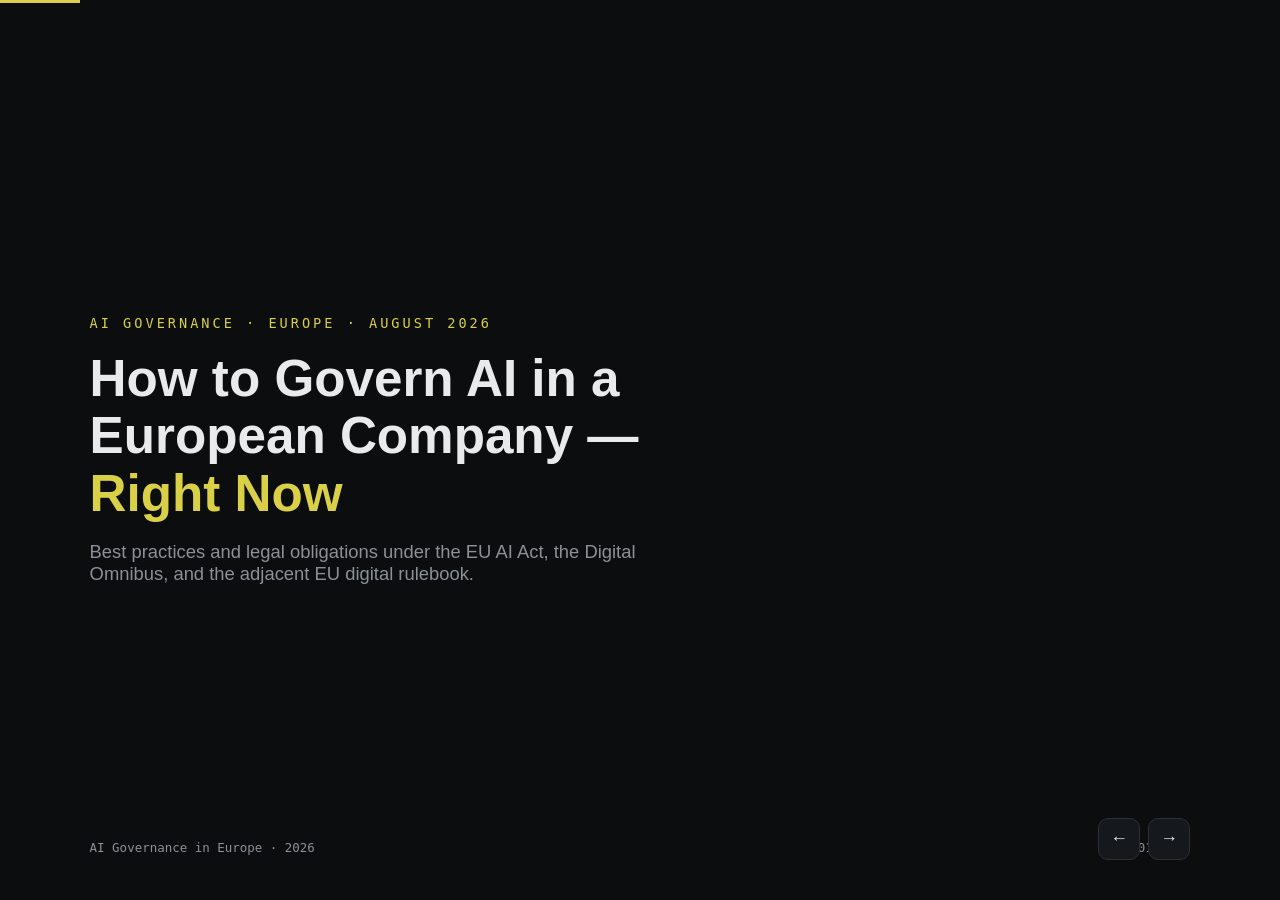
==== ai-governance-europe-deck.html @ 0ebdb9a2 "Add files via upload" ====
<!DOCTYPE html>
<html lang="en">
<head>
<meta charset="utf-8">
<meta name="viewport" content="width=device-width, initial-scale=1">
<title>AI Governance in Europe — 2026</title>
<style>
  :root{
    --bg:#0b0d0f;
    --panel:#15181c;
    --border:#2c3138;
    --fg:#e8eaec;
    --muted:#8b9196;
    --accent:#d9d047;
    --accent2:#5db8a8;
    --red:#d97862;
    --mono:ui-monospace,SFMono-Regular,Menlo,Consolas,monospace;
    --sans:-apple-system,BlinkMacSystemFont,"Segoe UI",Helvetica,Arial,sans-serif;
  }
  *{box-sizing:border-box;margin:0;padding:0}
  html,body{height:100%;background:var(--bg);color:var(--fg);font-family:var(--sans);overflow:hidden}
  .slide{
    position:absolute;inset:0;display:none;flex-direction:column;
    padding:6vh 7vw;justify-content:center;
  }
  .slide.active{display:flex;animation:fadein .35s ease}
  @keyframes fadein{from{opacity:0;transform:translateX(14px)}to{opacity:1;transform:none}}
  .kicker{font-family:var(--mono);font-size:.85rem;letter-spacing:.22em;text-transform:uppercase;color:var(--accent);margin-bottom:1.2rem}
  h1{font-size:3.2rem;line-height:1.12;font-weight:700;max-width:22ch}
  h2{font-size:2.2rem;line-height:1.15;font-weight:700;margin-bottom:2rem;max-width:26ch}
  h3{font-size:1.05rem;font-weight:600;margin-bottom:.4rem}
  .sub{color:var(--muted);font-size:1.15rem;margin-top:1.2rem;max-width:60ch}
  .foot{position:absolute;bottom:5vh;left:7vw;right:7vw;display:flex;justify-content:space-between;font-family:var(--mono);font-size:.78rem;color:var(--muted)}
  .grid{display:grid;gap:1rem}
  .g2{grid-template-columns:1fr 1fr}
  .g3{grid-template-columns:1fr 1fr 1fr}
  .card{background:var(--panel);border:1px solid var(--border);border-radius:12px;padding:1.3rem 1.4rem}
  .card p{color:var(--muted);font-size:.95rem;line-height:1.5}
  .card .big{font-size:1.9rem;font-weight:700;color:var(--accent);font-family:var(--mono);margin-bottom:.3rem}
  .tag{display:inline-block;font-family:var(--mono);font-size:.72rem;letter-spacing:.12em;padding:.2rem .55rem;border:1px solid var(--border);border-radius:999px;color:var(--muted);margin-bottom:.7rem}
  .tag.hot{border-color:var(--accent);color:var(--accent)}
  .tag.warn{border-color:var(--red);color:var(--red)}
  .tag.ok{border-color:var(--accent2);color:var(--accent2)}
  ul.clean{list-style:none}
  ul.clean li{padding:.55rem 0 .55rem 1.6rem;position:relative;color:var(--fg);font-size:1.05rem;line-height:1.5;border-bottom:1px solid var(--border)}
  ul.clean li:last-child{border-bottom:none}
  ul.clean li::before{content:"→";position:absolute;left:0;color:var(--accent);font-family:var(--mono)}
  ul.clean li b{color:var(--fg)}
  ul.clean li span{color:var(--muted)}
  .timeline{display:flex;flex-direction:column;gap:0}
  .trow{display:grid;grid-template-columns:190px 1fr;gap:1.4rem;padding:.85rem 0;border-bottom:1px solid var(--border);align-items:baseline}
  .trow:last-child{border-bottom:none}
  .tdate{font-family:var(--mono);font-size:.95rem;color:var(--accent)}
  .tdate.done{color:var(--muted)}
  .tdate.now{color:var(--red)}
  .trow p{color:var(--muted);font-size:.98rem;line-height:1.45}
  .trow p b{color:var(--fg)}
  .quote{font-size:1.7rem;line-height:1.45;font-weight:500;max-width:34ch;border-left:3px solid var(--accent);padding-left:1.6rem}
  .quote .by{display:block;margin-top:1.4rem;font-size:.95rem;font-family:var(--mono);color:var(--muted)}
  .divnum{font-family:var(--mono);font-size:6rem;color:var(--accent);opacity:.35;line-height:1}
  table{width:100%;border-collapse:collapse;font-size:.95rem}
  th{font-family:var(--mono);font-size:.72rem;letter-spacing:.14em;text-transform:uppercase;color:var(--muted);text-align:left;padding:.6rem .8rem;border-bottom:1px solid var(--border)}
  td{padding:.7rem .8rem;border-bottom:1px solid var(--border);color:var(--muted);line-height:1.4;vertical-align:top}
  td:first-child{color:var(--fg);font-weight:600;white-space:nowrap}
  td b{color:var(--accent)}
  .nav{position:fixed;bottom:4.5vh;right:7vw;display:flex;gap:.5rem;z-index:10}
  .nav button{background:var(--panel);border:1px solid var(--border);color:var(--fg);width:42px;height:42px;border-radius:10px;font-size:1.1rem;cursor:pointer}
  .nav button:hover{border-color:var(--accent)}
  .bar{position:fixed;top:0;left:0;height:3px;background:var(--accent);transition:width .3s;z-index:20}
  .small{font-size:.85rem;color:var(--muted);margin-top:1.4rem;line-height:1.5}
  .small a{color:var(--accent2);text-decoration:none}
  .cols{display:grid;grid-template-columns:1fr 1.4fr;gap:3.5rem;align-items:center}
  .hl{color:var(--accent)}
  .num{font-family:var(--mono);color:var(--accent);margin-right:.6rem}
  @media (max-width:900px){
    h1{font-size:2.2rem}h2{font-size:1.6rem}
    .g2,.g3,.cols{grid-template-columns:1fr}
    .slide{padding:5vh 6vw;overflow-y:auto;justify-content:flex-start}
    .trow{grid-template-columns:120px 1fr}
  }
</style>
</head>
<body>

<div class="bar" id="bar"></div>

<!-- 1 · Title -->
<section class="slide active">
  <div class="kicker">AI Governance · Europe · August 2026</div>
  <h1>How to Govern AI in a European Company — <span class="hl">Right Now</span></h1>
  <p class="sub">Best practices and legal obligations under the EU AI Act, the Digital Omnibus, and the adjacent EU digital rulebook.</p>
</section>

<!-- 2 · Why now -->
<section class="slide">
  <div class="kicker">01 · Why now</div>
  <h2>August 2026 is not a drill</h2>
  <div class="grid g3">
    <div class="card"><span class="tag warn">Live</span><div class="big">2 Aug 2026</div><p>The AI Act's general applicability date. Article 50 transparency duties apply, and the Commission's enforcement powers over general-purpose AI (GPAI) providers activate.</p></div>
    <div class="card"><span class="tag warn">Fines</span><div class="big">€35M / 7%</div><p>Maximum penalty for prohibited AI practices — banned since Feb 2025. Other violations: up to €15M or 3% of global turnover.</p></div>
    <div class="card"><span class="tag ok">Relief</span><div class="big">Dec 2027</div><p>The Digital Omnibus deferred most high-risk obligations from Aug 2026 to 2 Dec 2027 (Annex III) and 2 Aug 2028 (Annex I products). Breathing room — not a pardon.</p></div>
  </div>
  <p class="sub">Everything else — GDPR, DORA, NIS2, the Data Act — still applies to your AI systems on top.</p>
</section>

<!-- 3 · Timeline -->
<section class="slide">
  <div class="kicker">01 · The legal landscape</div>
  <h2>EU AI Act — where we are on the timeline</h2>
  <div class="timeline">
    <div class="trow"><span class="tdate done">1 Aug 2024</span><p><b>Entry into force.</b> The clock starts.</p></div>
    <div class="trow"><span class="tdate done">2 Feb 2025</span><p><b>Prohibitions + AI literacy (Art. 4).</b> Social scoring, manipulative AI, most real-time biometric ID banned. Staff must be adequately AI-literate.</p></div>
    <div class="trow"><span class="tdate done">2 Aug 2025</span><p><b>GPAI obligations + governance.</b> Model providers owe documentation, copyright policy, training-data summaries. National authorities designated.</p></div>
    <div class="trow"><span class="tdate now">2 Aug 2026</span><p><b>General applicability.</b> Transparency (Art. 50): disclose chatbots, label AI-generated content and deepfakes. GPAI enforcement powers and fines go live.</p></div>
    <div class="trow"><span class="tdate">2 Dec 2027</span><p><b>High-risk, Annex III</b> (HR, credit, education, critical infrastructure…) — deferred by the Digital Omnibus from Aug 2026.</p></div>
    <div class="trow"><span class="tdate">2 Aug 2028</span><p><b>High-risk, Annex I</b> — AI embedded in regulated products (medical devices, machinery, vehicles).</p></div>
  </div>
</section>

<!-- 4 · Risk tiers -->
<section class="slide">
  <div class="kicker">01 · The legal landscape</div>
  <h2>One law, four risk tiers — know where each system sits</h2>
  <table>
    <tr><th>Tier</th><th>Examples</th><th>What the law demands</th></tr>
    <tr><td>Prohibited</td><td>Social scoring, emotion recognition at work/school, manipulative techniques</td><td><b>Banned since Feb 2025.</b> €35M / 7% turnover exposure.</td></tr>
    <tr><td>High-risk</td><td>CV screening, credit scoring, exam grading, safety components</td><td>Risk management, data governance, logging, human oversight, conformity assessment — <b>by Dec 2027 / Aug 2028</b>.</td></tr>
    <tr><td>Limited risk</td><td>Chatbots, generated images/audio, deepfakes</td><td>Transparency: tell people it's AI, mark synthetic content — <b>live now</b>.</td></tr>
    <tr><td>Minimal risk</td><td>Spam filters, recommender internals, coding assistants</td><td>No AI Act duties — but GDPR, IP and sector rules still apply.</td></tr>
  </table>
  <p class="small">Most companies are <b>deployers</b>, not providers — lighter duties, but fine-tuning or white-labelling a model can flip you into the provider role.</p>
</section>

<!-- 5 · Omnibus -->
<section class="slide">
  <div class="kicker">01 · The legal landscape</div>
  <h2>What the 2026 Digital Omnibus actually changed</h2>
  <ul class="clean">
    <li><b>High-risk deadlines deferred</b> — <span>Annex III to 2 Dec 2027; Annex I products to 2 Aug 2028. Approved by Parliament (16 June) and Council (29 June 2026).</span></li>
    <li><b>SME &amp; small mid-cap relief</b> — <span>simplified procedures and lower fines for companies under ~750 employees / €150M turnover.</span></li>
    <li><b>GDPR opening for bias testing</b> — <span>special-category data may be processed to detect and correct bias, under strict necessity, pseudonymisation and deletion safeguards.</span></li>
    <li><b>Simplification, not deregulation</b> — <span>prohibitions, transparency and GPAI enforcement were not delayed. Plan against the new dates; don't bet on further slippage.</span></li>
  </ul>
</section>

<!-- 6 · Adjacent laws -->
<section class="slide">
  <div class="kicker">01 · The legal landscape</div>
  <h2>The AI Act is one layer — the stack is bigger</h2>
  <div class="grid g2">
    <div class="card"><h3>GDPR</h3><p>Legal basis for training and inference data, DPIAs for high-risk processing, automated-decision rights (Art. 22). Your AI governance must be joined to your privacy programme, not parallel to it.</p></div>
    <div class="card"><h3>DORA &amp; NIS2</h3><p>Financial entities and essential services must fold AI vendors into ICT third-party risk management and incident reporting. An LLM API is a critical ICT service.</p></div>
    <div class="card"><h3>Data Act &amp; Data Governance Act</h3><p>Access, sharing and switching rules for the data that feeds your models.</p></div>
    <div class="card"><h3>Copyright &amp; DSA</h3><p>TDM opt-outs constrain training data; platforms face systemic-risk duties for AI-driven features.</p></div>
  </div>
</section>

<!-- 7 · Divider -->
<section class="slide">
  <div class="divnum">02</div>
  <h1>Best Practices</h1>
  <p class="sub">What good AI governance looks like operationally — regardless of where the deadlines land.</p>
</section>

<!-- 8 · Frameworks -->
<section class="slide">
  <div class="kicker">02 · Best practices</div>
  <h2>Don't invent a framework — compose one</h2>
  <table>
    <tr><th>Framework</th><th>Role</th><th>Nature</th></tr>
    <tr><td>EU AI Act</td><td>The legal floor for any EU market exposure</td><td>Binding law, financial penalties</td></tr>
    <tr><td>ISO/IEC 42001</td><td>Certifiable AI management system (AIMS) — proves governance to customers and auditors</td><td>Voluntary, certifiable</td></tr>
    <tr><td>NIST AI RMF</td><td>Operational risk vocabulary: Govern · Map · Measure · Manage</td><td>Voluntary guidance</td></tr>
    <tr><td>OECD principles</td><td>Ethical baseline referenced by regulators</td><td>Principles</td></tr>
  </table>
  <p class="small">The common 2026 pattern: one <b>cross-framework register</b> per AI system, mapping each control once to AI Act articles, ISO 42001 clauses and NIST functions — instead of three parallel compliance programmes.</p>
</section>

<!-- 9 · Operating model -->
<section class="slide">
  <div class="kicker">02 · Best practices</div>
  <h2>Operating model: central rules, federated ownership</h2>
  <div class="grid g3">
    <div class="card"><span class="tag hot">Decide</span><h3>AI Governance Board</h3><p>Cross-functional (legal, security, data, business, ethics). Owns policy, risk appetite and the exception process. Small, mandated, decision-only meetings.</p></div>
    <div class="card"><span class="tag hot">Enable</span><h3>Platform / CoE</h3><p>Turns policy into paved roads: approved model catalogue, templates pre-wired with logging, guardrails and cost controls. Supplies; doesn't gatekeep.</p></div>
    <div class="card"><span class="tag hot">Own</span><h3>Product teams</h3><p>Accountable for each use case: purpose, risk classification, budget, human oversight. Your system, your risk, your name in the register.</p></div>
  </div>
  <p class="sub">The anti-pattern: a central committee approving every use case. It becomes the bottleneck, and shadow AI routes around it.</p>
</section>

<!-- 10 · Inventory -->
<section class="slide">
  <div class="kicker">02 · Best practices</div>
  <h2>The AI register is the spine of everything</h2>
  <div class="cols">
    <div>
      <p class="quote">You cannot classify, monitor or defend a system you don't know you're running.</p>
    </div>
    <div>
      <ul class="clean">
        <li><b>Inventory every AI system</b> — <span>including SaaS embedded AI, browser copilots and that "experiment" finance runs on a personal API key.</span></li>
        <li><b>Record per system:</b> <span>purpose, owner, risk tier, legal basis, data used, model/provider, human-oversight design, budget.</span></li>
        <li><b>Gate at intake</b> — <span>no register entry, no deployment, no spend. Wire the register into procurement and the cloud vending process.</span></li>
        <li><b>Review on change</b> — <span>model swap, new data, new audience → re-classify.</span></li>
      </ul>
    </div>
  </div>
</section>

<!-- 11 · Lifecycle -->
<section class="slide">
  <div class="kicker">02 · Best practices</div>
  <h2>Shift governance left — into design, not after deployment</h2>
  <ul class="clean">
    <li><span class="num">01</span><b>Intake &amp; classification</b> — <span>risk-tier and DPIA screening at the idea stage, in the same form that requests budget.</span></li>
    <li><span class="num">02</span><b>Design controls</b> — <span>data governance, bias testing (now GDPR-permitted under safeguards), human-in-the-loop points, red-team plan.</span></li>
    <li><span class="num">03</span><b>Pre-launch gate</b> — <span>transparency notices, content labelling, logging switched on, fallback path defined.</span></li>
    <li><span class="num">04</span><b>Run</b> — <span>monitor drift, incidents, cost per outcome; feed serious incidents into your reporting duties.</span></li>
    <li><span class="num">05</span><b>Retire</b> — <span>decommission dates by default — especially sandboxes and agent experiments.</span></li>
  </ul>
</section>

<!-- 12 · Literacy -->
<section class="slide">
  <div class="kicker">02 · Best practices</div>
  <h2>AI literacy is a legal duty — and your cheapest control</h2>
  <div class="grid g2">
    <div class="card"><h3>What Article 4 requires</h3><p>Since Feb 2025, providers and deployers must ensure staff operating AI have a sufficient level of AI literacy — proportionate to context and the people affected.</p></div>
    <div class="card"><h3>What good looks like</h3><p>Role-based training: builders get evaluation and red-teaming; users get prompts, limits and escalation; leadership gets risk and accountability. Track completion — it's evidence.</p></div>
  </div>
  <p class="sub">Trained people are also the control that catches what tooling misses: hallucinated citations, leaked data in prompts, quiet scope creep from assistant to decision-maker.</p>
</section>

<!-- 13 · Divider -->
<section class="slide">
  <div class="divnum">03</div>
  <h1>The 90-Day Plan</h1>
  <p class="sub">A realistic sequence for a company starting (or restarting) today.</p>
</section>

<!-- 14 · Plan -->
<section class="slide">
  <div class="kicker">03 · The plan</div>
  <h2>First 90 days</h2>
  <div class="grid g3">
    <div class="card"><span class="tag">Days 1–30</span><h3>See</h3><p>Stand up the governance board. Build the AI register from cloud bills, SSO logs and a team survey. Screen for prohibited practices and unlabelled chatbots/content — those are live exposures.</p></div>
    <div class="card"><span class="tag">Days 31–60</span><h3>Sort</h3><p>Risk-classify everything found. Fix Article 50 transparency gaps. Map which systems will be high-risk in Dec 2027 and open a workplan per system. Launch role-based AI literacy training.</p></div>
    <div class="card"><span class="tag">Days 61–90</span><h3>Systematise</h3><p>Wire the register into intake and procurement. Publish the approved-model catalogue and paved-road templates. Choose the framework spine (ISO 42001 as target, NIST as method) and baseline against it.</p></div>
  </div>
  <p class="sub">Then: quarterly board reviews, an annual conformity dry-run for future high-risk systems, and continuous monitoring as business-as-usual.</p>
</section>

<!-- 15 · Takeaways -->
<section class="slide">
  <div class="kicker">04 · Takeaways</div>
  <h2>Five things to remember</h2>
  <ul class="clean">
    <li><span class="num">1</span><b>Transparency and GPAI enforcement are live now</b> — <span>the Omnibus delayed high-risk duties, nothing else.</span></li>
    <li><span class="num">2</span><b>Deadlines moved; the direction didn't</b> — <span>use Dec 2027 to build properly, not to wait.</span></li>
    <li><span class="num">3</span><b>The register is the spine</b> — <span>inventory first, everything else attaches to it.</span></li>
    <li><span class="num">4</span><b>Central rules, federated ownership</b> — <span>paved roads beat approval committees.</span></li>
    <li><span class="num">5</span><b>Compose frameworks</b> — <span>AI Act as floor, ISO 42001 as system, NIST as method — one control set, mapped three ways.</span></li>
  </ul>
</section>

<!-- 16 · Q&A -->
<section class="slide">
  <div class="divnum">05</div>
  <h1>Q&amp;A</h1>
  <p class="sub">Discussion.</p>
  <p class="small">Key sources: EU AI Act implementation timeline (artificialintelligenceact.eu · ai-act-service-desk.ec.europa.eu) · Digital Omnibus agreement, June 2026 (Gibson Dunn, Orrick, DLA Piper analyses) · ISO/IEC 42001 · NIST AI RMF. Prepared August 2026 — verify dates before relying on them; this deck is not legal advice.</p>
</section>

<div class="nav">
  <button id="prev" aria-label="Previous slide">←</button>
  <button id="next" aria-label="Next slide">→</button>
</div>
<div class="foot"><span>AI Governance in Europe · 2026</span><span id="counter"></span></div>

<script>
  const slides=[...document.querySelectorAll('.slide')];
  let i=0;
  const bar=document.getElementById('bar'),counter=document.getElementById('counter');
  function show(n){
    i=Math.max(0,Math.min(slides.length-1,n));
    slides.forEach((s,k)=>s.classList.toggle('active',k===i));
    bar.style.width=((i+1)/slides.length*100)+'%';
    counter.textContent=(i+1).toString().padStart(2,'0')+' / '+slides.length;
  }
  document.getElementById('next').onclick=()=>show(i+1);
  document.getElementById('prev').onclick=()=>show(i-1);
  addEventListener('keydown',e=>{
    if(['ArrowRight','PageDown',' '].includes(e.key))show(i+1);
    if(['ArrowLeft','PageUp'].includes(e.key))show(i-1);
    if(e.key==='Home')show(0);
    if(e.key==='End')show(slides.length-1);
  });
  let tx=0;
  addEventListener('touchstart',e=>tx=e.touches[0].clientX);
  addEventListener('touchend',e=>{const d=e.changedTouches[0].clientX-tx;if(d<-40)show(i+1);if(d>40)show(i-1);});
  show(0);
</script>
</body>
</html>
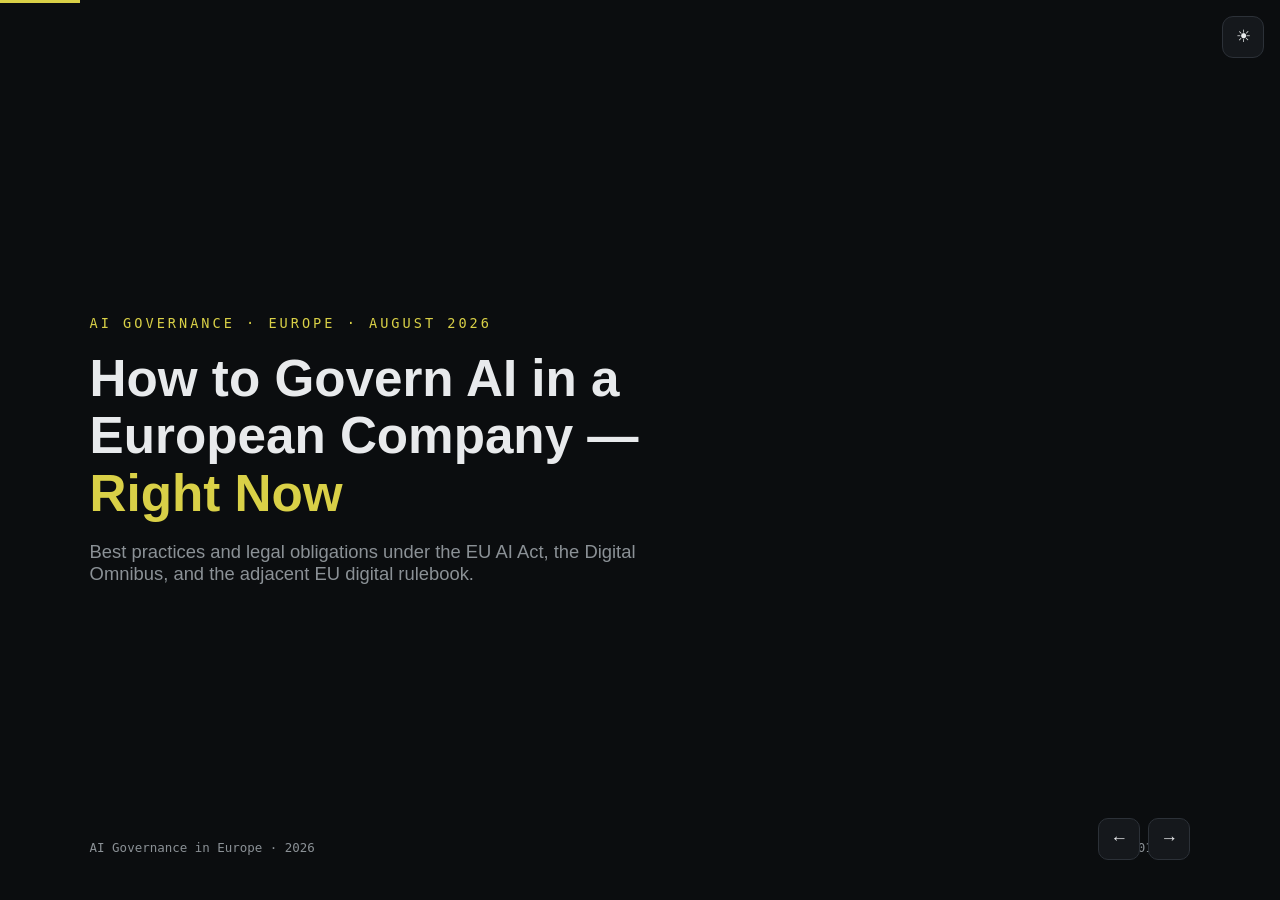
==== commit 9170513b: "Add files via upload" ====
--- a/ai-governance-europe-deck.html
+++ b/ai-governance-europe-deck.html
@@ -17,8 +17,23 @@
     --mono:ui-monospace,SFMono-Regular,Menlo,Consolas,monospace;
     --sans:-apple-system,BlinkMacSystemFont,"Segoe UI",Helvetica,Arial,sans-serif;
   }
+  :root[data-theme="light"]{
+    --bg:#faf9f5;
+    --panel:#ffffff;
+    --border:#d8d2c0;
+    --fg:#191919;
+    --muted:#7d7a70;
+    --accent:#9a8c14;
+    --accent2:#2f7d6e;
+    --red:#b5432a;
+  }
   *{box-sizing:border-box;margin:0;padding:0}
-  html,body{height:100%;background:var(--bg);color:var(--fg);font-family:var(--sans);overflow:hidden}
+  html,body{height:100%;background:var(--bg);color:var(--fg);font-family:var(--sans);overflow:hidden;
+            transition:background .2s,color .2s;-webkit-text-size-adjust:100%}
+  .theme-toggle{position:fixed;top:1rem;right:1rem;z-index:60;background:var(--panel);
+    border:1px solid var(--border);color:var(--fg);width:42px;height:42px;border-radius:11px;
+    cursor:pointer;font-size:1.05rem;display:flex;align-items:center;justify-content:center;line-height:1}
+  .theme-toggle:hover{border-color:var(--accent)}
   .slide{
     position:absolute;inset:0;display:none;flex-direction:column;
     padding:6vh 7vw;justify-content:center;
@@ -73,10 +88,29 @@
   .hl{color:var(--accent)}
   .num{font-family:var(--mono);color:var(--accent);margin-right:.6rem}
   @media (max-width:900px){
-    h1{font-size:2.2rem}h2{font-size:1.6rem}
+    h1{font-size:2.1rem}h2{font-size:1.5rem;margin-bottom:1.3rem}
     .g2,.g3,.cols{grid-template-columns:1fr}
-    .slide{padding:5vh 6vw;overflow-y:auto;justify-content:flex-start}
-    .trow{grid-template-columns:120px 1fr}
+    .cols{gap:1.6rem}
+    .slide{padding:4.6rem 6vw 8rem;overflow-y:auto;overscroll-behavior:contain;
+           justify-content:flex-start;-webkit-overflow-scrolling:touch}
+    .kicker{font-size:.72rem;letter-spacing:.16em}
+    .sub{font-size:1rem}
+    .quote{font-size:1.3rem}
+    ul.clean li{font-size:.96rem}
+    /* timeline rows stack */
+    .trow{grid-template-columns:1fr;gap:.25rem}
+    .tdate{font-size:.85rem}
+    /* tables reflow instead of squeezing */
+    table,tbody,tr,td{display:block;width:100%}
+    thead{display:none}
+    tr{border-bottom:1px solid var(--border);padding:.7rem 0}
+    tr:last-child{border-bottom:none}
+    td{border:none;padding:.15rem 0;font-size:.9rem}
+    td:first-child{white-space:normal;color:var(--accent);font-size:.72rem;letter-spacing:.14em;
+                   text-transform:uppercase;margin-bottom:.2rem}
+    td:nth-child(2){color:var(--fg);font-weight:600}
+    .nav{bottom:1.5rem;right:1.2rem}
+    .nav button{width:52px;height:52px;font-size:1.2rem}
   }
 </style>
 </head>
@@ -276,8 +310,26 @@
   <button id="next" aria-label="Next slide">→</button>
 </div>
 <div class="foot"><span>AI Governance in Europe · 2026</span><span id="counter"></span></div>
+<button class="theme-toggle" id="themeToggle" type="button" aria-label="Switch colour theme"></button>
 
 <script>
+  /* theme — dark by default, respects saved choice */
+  (function(){
+    var r=document.documentElement,k='theme',sv=null;
+    try{sv=localStorage.getItem(k)}catch(e){}
+    r.setAttribute('data-theme', sv || 'dark');
+    var b=document.getElementById('themeToggle');
+    function paint(){b.textContent=r.getAttribute('data-theme')==='dark'?'☀':'☾';}
+    paint();
+    b.addEventListener('click',function(){
+      var n=r.getAttribute('data-theme')==='dark'?'light':'dark';
+      r.setAttribute('data-theme',n);
+      try{localStorage.setItem(k,n)}catch(e){}
+      paint();
+    });
+  })();
+
+  /* navigation */
   const slides=[...document.querySelectorAll('.slide')];
   let i=0;
   const bar=document.getElementById('bar'),counter=document.getElementById('counter');
@@ -286,6 +338,7 @@
     slides.forEach((s,k)=>s.classList.toggle('active',k===i));
     bar.style.width=((i+1)/slides.length*100)+'%';
     counter.textContent=(i+1).toString().padStart(2,'0')+' / '+slides.length;
+    slides[i].scrollTop=0;
   }
   document.getElementById('next').onclick=()=>show(i+1);
   document.getElementById('prev').onclick=()=>show(i-1);
@@ -295,9 +348,14 @@
     if(e.key==='Home')show(0);
     if(e.key==='End')show(slides.length-1);
   });
-  let tx=0;
-  addEventListener('touchstart',e=>tx=e.touches[0].clientX);
-  addEventListener('touchend',e=>{const d=e.changedTouches[0].clientX-tx;if(d<-40)show(i+1);if(d>40)show(i-1);});
+  /* swipe: only when clearly horizontal, so vertical scrolling still works */
+  let tx=0,ty=0;
+  addEventListener('touchstart',e=>{tx=e.touches[0].clientX;ty=e.touches[0].clientY;},{passive:true});
+  addEventListener('touchend',e=>{
+    const dx=e.changedTouches[0].clientX-tx, dy=e.changedTouches[0].clientY-ty;
+    if(Math.abs(dx)<50||Math.abs(dx)<Math.abs(dy)*1.5)return;
+    show(dx<0?i+1:i-1);
+  },{passive:true});
   show(0);
 </script>
 </body>
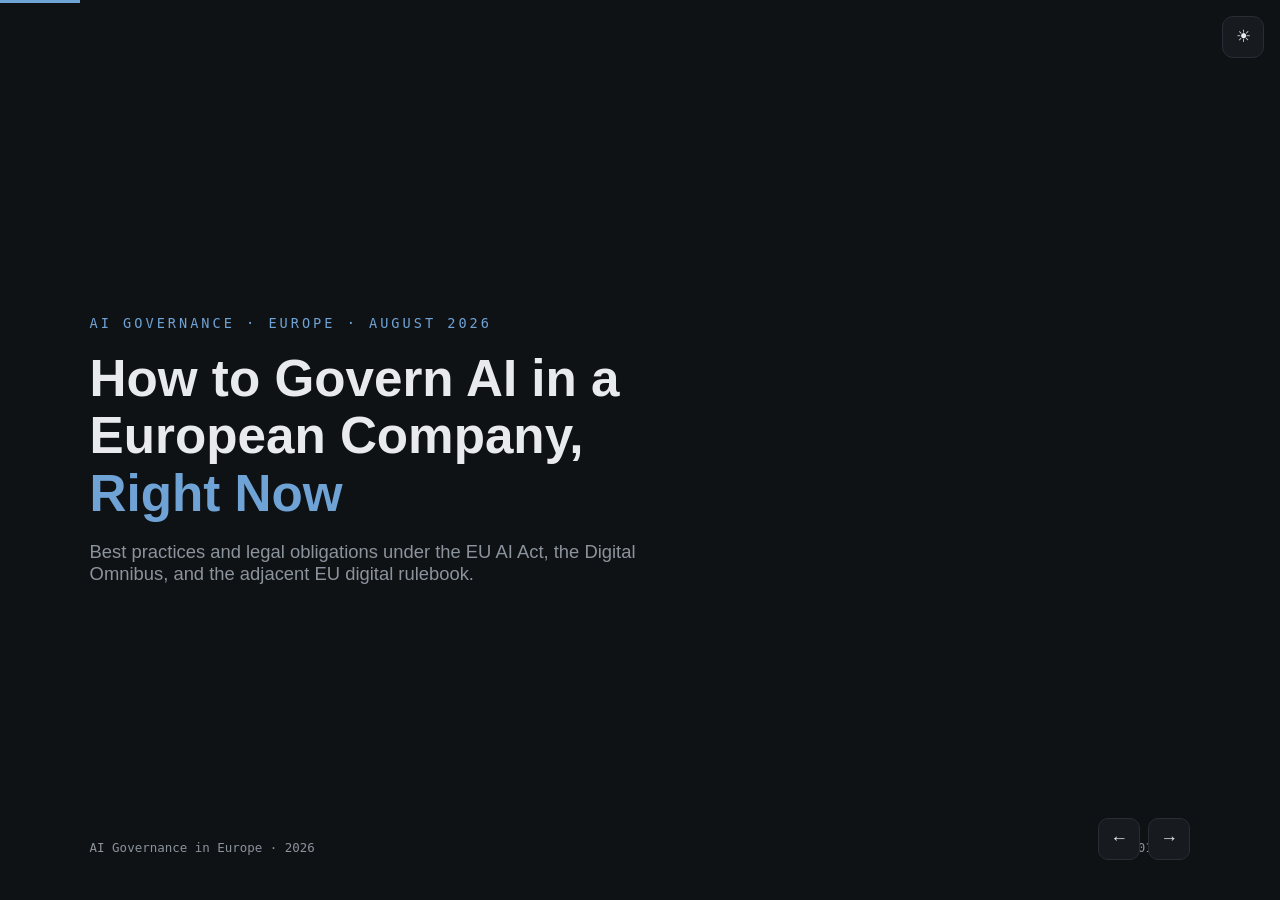
==== commit 803de45b: "Add files via upload" ====
--- a/ai-governance-europe-deck.html
+++ b/ai-governance-europe-deck.html
@@ -3,29 +3,29 @@
 <head>
 <meta charset="utf-8">
 <meta name="viewport" content="width=device-width, initial-scale=1">
-<title>AI Governance in Europe — 2026</title>
+<title>AI Governance in Europe · 2026</title>
 <style>
   :root{
-    --bg:#0b0d0f;
-    --panel:#15181c;
-    --border:#2c3138;
-    --fg:#e8eaec;
-    --muted:#8b9196;
-    --accent:#d9d047;
-    --accent2:#5db8a8;
-    --red:#d97862;
+    --bg:#0f1215;
+    --panel:#171b20;
+    --border:#282e35;
+    --fg:#e8eaed;
+    --muted:#8b939c;
+    --accent:#6fa3d6;
+    --accent2:#5fb3a3;
+    --red:#d9954a;
     --mono:ui-monospace,SFMono-Regular,Menlo,Consolas,monospace;
     --sans:-apple-system,BlinkMacSystemFont,"Segoe UI",Helvetica,Arial,sans-serif;
   }
   :root[data-theme="light"]{
-    --bg:#faf9f5;
+    --bg:#f6f7f9;
     --panel:#ffffff;
-    --border:#d8d2c0;
-    --fg:#191919;
-    --muted:#7d7a70;
-    --accent:#9a8c14;
+    --border:#d3d8de;
+    --fg:#14181d;
+    --muted:#767d86;
+    --accent:#2f5d8a;
     --accent2:#2f7d6e;
-    --red:#b5432a;
+    --red:#a86a1b;
   }
   *{box-sizing:border-box;margin:0;padding:0}
   html,body{height:100%;background:var(--bg);color:var(--fg);font-family:var(--sans);overflow:hidden;
@@ -121,7 +121,7 @@
 <!-- 1 · Title -->
 <section class="slide active">
   <div class="kicker">AI Governance · Europe · August 2026</div>
-  <h1>How to Govern AI in a European Company — <span class="hl">Right Now</span></h1>
+  <h1>How to Govern AI in a European Company, <span class="hl">Right Now</span></h1>
   <p class="sub">Best practices and legal obligations under the EU AI Act, the Digital Omnibus, and the adjacent EU digital rulebook.</p>
 </section>
 
@@ -131,38 +131,38 @@
   <h2>August 2026 is not a drill</h2>
   <div class="grid g3">
     <div class="card"><span class="tag warn">Live</span><div class="big">2 Aug 2026</div><p>The AI Act's general applicability date. Article 50 transparency duties apply, and the Commission's enforcement powers over general-purpose AI (GPAI) providers activate.</p></div>
-    <div class="card"><span class="tag warn">Fines</span><div class="big">€35M / 7%</div><p>Maximum penalty for prohibited AI practices — banned since Feb 2025. Other violations: up to €15M or 3% of global turnover.</p></div>
-    <div class="card"><span class="tag ok">Relief</span><div class="big">Dec 2027</div><p>The Digital Omnibus deferred most high-risk obligations from Aug 2026 to 2 Dec 2027 (Annex III) and 2 Aug 2028 (Annex I products). Breathing room — not a pardon.</p></div>
-  </div>
-  <p class="sub">Everything else — GDPR, DORA, NIS2, the Data Act — still applies to your AI systems on top.</p>
+    <div class="card"><span class="tag warn">Fines</span><div class="big">€35M / 7%</div><p>Maximum penalty for prohibited AI practices, banned since Feb 2025. Other violations: up to €15M or 3% of global turnover.</p></div>
+    <div class="card"><span class="tag ok">Relief</span><div class="big">Dec 2027</div><p>The Digital Omnibus deferred most high-risk obligations from Aug 2026 to 2 Dec 2027 (Annex III) and 2 Aug 2028 (Annex I products). Breathing room, not a pardon.</p></div>
+  </div>
+  <p class="sub">Everything else (GDPR, DORA, NIS2, the Data Act) still applies to your AI systems on top.</p>
 </section>
 
 <!-- 3 · Timeline -->
 <section class="slide">
   <div class="kicker">01 · The legal landscape</div>
-  <h2>EU AI Act — where we are on the timeline</h2>
+  <h2>EU AI Act: where we are on the timeline</h2>
   <div class="timeline">
     <div class="trow"><span class="tdate done">1 Aug 2024</span><p><b>Entry into force.</b> The clock starts.</p></div>
     <div class="trow"><span class="tdate done">2 Feb 2025</span><p><b>Prohibitions + AI literacy (Art. 4).</b> Social scoring, manipulative AI, most real-time biometric ID banned. Staff must be adequately AI-literate.</p></div>
     <div class="trow"><span class="tdate done">2 Aug 2025</span><p><b>GPAI obligations + governance.</b> Model providers owe documentation, copyright policy, training-data summaries. National authorities designated.</p></div>
     <div class="trow"><span class="tdate now">2 Aug 2026</span><p><b>General applicability.</b> Transparency (Art. 50): disclose chatbots, label AI-generated content and deepfakes. GPAI enforcement powers and fines go live.</p></div>
-    <div class="trow"><span class="tdate">2 Dec 2027</span><p><b>High-risk, Annex III</b> (HR, credit, education, critical infrastructure…) — deferred by the Digital Omnibus from Aug 2026.</p></div>
-    <div class="trow"><span class="tdate">2 Aug 2028</span><p><b>High-risk, Annex I</b> — AI embedded in regulated products (medical devices, machinery, vehicles).</p></div>
+    <div class="trow"><span class="tdate">2 Dec 2027</span><p><b>High-risk, Annex III</b> (HR, credit, education, critical infrastructure…), deferred by the Digital Omnibus from Aug 2026.</p></div>
+    <div class="trow"><span class="tdate">2 Aug 2028</span><p><b>High-risk, Annex I</b>: AI embedded in regulated products (medical devices, machinery, vehicles).</p></div>
   </div>
 </section>
 
 <!-- 4 · Risk tiers -->
 <section class="slide">
   <div class="kicker">01 · The legal landscape</div>
-  <h2>One law, four risk tiers — know where each system sits</h2>
+  <h2>One law, four risk tiers: know where each system sits</h2>
   <table>
     <tr><th>Tier</th><th>Examples</th><th>What the law demands</th></tr>
     <tr><td>Prohibited</td><td>Social scoring, emotion recognition at work/school, manipulative techniques</td><td><b>Banned since Feb 2025.</b> €35M / 7% turnover exposure.</td></tr>
-    <tr><td>High-risk</td><td>CV screening, credit scoring, exam grading, safety components</td><td>Risk management, data governance, logging, human oversight, conformity assessment — <b>by Dec 2027 / Aug 2028</b>.</td></tr>
-    <tr><td>Limited risk</td><td>Chatbots, generated images/audio, deepfakes</td><td>Transparency: tell people it's AI, mark synthetic content — <b>live now</b>.</td></tr>
-    <tr><td>Minimal risk</td><td>Spam filters, recommender internals, coding assistants</td><td>No AI Act duties — but GDPR, IP and sector rules still apply.</td></tr>
+    <tr><td>High-risk</td><td>CV screening, credit scoring, exam grading, safety components</td><td>Risk management, data governance, logging, human oversight, conformity assessment, <b>by Dec 2027 / Aug 2028</b>.</td></tr>
+    <tr><td>Limited risk</td><td>Chatbots, generated images/audio, deepfakes</td><td>Transparency: tell people it's AI, mark synthetic content, <b>live now</b>.</td></tr>
+    <tr><td>Minimal risk</td><td>Spam filters, recommender internals, coding assistants</td><td>No AI Act duties, but GDPR, IP and sector rules still apply.</td></tr>
   </table>
-  <p class="small">Most companies are <b>deployers</b>, not providers — lighter duties, but fine-tuning or white-labelling a model can flip you into the provider role.</p>
+  <p class="small">Most companies are <b>deployers</b>, not providers, so lighter duties, but fine-tuning or white-labelling a model can flip you into the provider role.</p>
 </section>
 
 <!-- 5 · Omnibus -->
@@ -170,17 +170,17 @@
   <div class="kicker">01 · The legal landscape</div>
   <h2>What the 2026 Digital Omnibus actually changed</h2>
   <ul class="clean">
-    <li><b>High-risk deadlines deferred</b> — <span>Annex III to 2 Dec 2027; Annex I products to 2 Aug 2028. Approved by Parliament (16 June) and Council (29 June 2026).</span></li>
-    <li><b>SME &amp; small mid-cap relief</b> — <span>simplified procedures and lower fines for companies under ~750 employees / €150M turnover.</span></li>
-    <li><b>GDPR opening for bias testing</b> — <span>special-category data may be processed to detect and correct bias, under strict necessity, pseudonymisation and deletion safeguards.</span></li>
-    <li><b>Simplification, not deregulation</b> — <span>prohibitions, transparency and GPAI enforcement were not delayed. Plan against the new dates; don't bet on further slippage.</span></li>
+    <li><b>High-risk deadlines deferred</b>: <span>Annex III to 2 Dec 2027; Annex I products to 2 Aug 2028. Approved by Parliament (16 June) and Council (29 June 2026).</span></li>
+    <li><b>SME &amp; small mid-cap relief</b>: <span>simplified procedures and lower fines for companies under ~750 employees / €150M turnover.</span></li>
+    <li><b>GDPR opening for bias testing</b>: <span>special-category data may be processed to detect and correct bias, under strict necessity, pseudonymisation and deletion safeguards.</span></li>
+    <li><b>Simplification, not deregulation</b>: <span>prohibitions, transparency and GPAI enforcement were not delayed. Plan against the new dates; don't bet on further slippage.</span></li>
   </ul>
 </section>
 
 <!-- 6 · Adjacent laws -->
 <section class="slide">
   <div class="kicker">01 · The legal landscape</div>
-  <h2>The AI Act is one layer — the stack is bigger</h2>
+  <h2>The AI Act is one layer: the stack is bigger</h2>
   <div class="grid g2">
     <div class="card"><h3>GDPR</h3><p>Legal basis for training and inference data, DPIAs for high-risk processing, automated-decision rights (Art. 22). Your AI governance must be joined to your privacy programme, not parallel to it.</p></div>
     <div class="card"><h3>DORA &amp; NIS2</h3><p>Financial entities and essential services must fold AI vendors into ICT third-party risk management and incident reporting. An LLM API is a critical ICT service.</p></div>
@@ -193,21 +193,21 @@
 <section class="slide">
   <div class="divnum">02</div>
   <h1>Best Practices</h1>
-  <p class="sub">What good AI governance looks like operationally — regardless of where the deadlines land.</p>
+  <p class="sub">What good AI governance looks like operationally, regardless of where the deadlines land.</p>
 </section>
 
 <!-- 8 · Frameworks -->
 <section class="slide">
   <div class="kicker">02 · Best practices</div>
-  <h2>Don't invent a framework — compose one</h2>
+  <h2>Don't invent a framework: compose one</h2>
   <table>
     <tr><th>Framework</th><th>Role</th><th>Nature</th></tr>
     <tr><td>EU AI Act</td><td>The legal floor for any EU market exposure</td><td>Binding law, financial penalties</td></tr>
-    <tr><td>ISO/IEC 42001</td><td>Certifiable AI management system (AIMS) — proves governance to customers and auditors</td><td>Voluntary, certifiable</td></tr>
+    <tr><td>ISO/IEC 42001</td><td>Certifiable AI management system (AIMS) that proves governance to customers and auditors</td><td>Voluntary, certifiable</td></tr>
     <tr><td>NIST AI RMF</td><td>Operational risk vocabulary: Govern · Map · Measure · Manage</td><td>Voluntary guidance</td></tr>
     <tr><td>OECD principles</td><td>Ethical baseline referenced by regulators</td><td>Principles</td></tr>
   </table>
-  <p class="small">The common 2026 pattern: one <b>cross-framework register</b> per AI system, mapping each control once to AI Act articles, ISO 42001 clauses and NIST functions — instead of three parallel compliance programmes.</p>
+  <p class="small">The common 2026 pattern: one <b>cross-framework register</b> per AI system, mapping each control once to AI Act articles, ISO 42001 clauses and NIST functions, instead of three parallel compliance programmes.</p>
 </section>
 
 <!-- 9 · Operating model -->
@@ -232,10 +232,10 @@
     </div>
     <div>
       <ul class="clean">
-        <li><b>Inventory every AI system</b> — <span>including SaaS embedded AI, browser copilots and that "experiment" finance runs on a personal API key.</span></li>
+        <li><b>Inventory every AI system</b>: <span>including SaaS embedded AI, browser copilots and that "experiment" finance runs on a personal API key.</span></li>
         <li><b>Record per system:</b> <span>purpose, owner, risk tier, legal basis, data used, model/provider, human-oversight design, budget.</span></li>
-        <li><b>Gate at intake</b> — <span>no register entry, no deployment, no spend. Wire the register into procurement and the cloud vending process.</span></li>
-        <li><b>Review on change</b> — <span>model swap, new data, new audience → re-classify.</span></li>
+        <li><b>Gate at intake</b>: <span>no register entry, no deployment, no spend. Wire the register into procurement and the cloud vending process.</span></li>
+        <li><b>Review on change</b>: <span>model swap, new data, new audience → re-classify.</span></li>
       </ul>
     </div>
   </div>
@@ -244,23 +244,23 @@
 <!-- 11 · Lifecycle -->
 <section class="slide">
   <div class="kicker">02 · Best practices</div>
-  <h2>Shift governance left — into design, not after deployment</h2>
+  <h2>Shift governance left: into design, not after deployment</h2>
   <ul class="clean">
-    <li><span class="num">01</span><b>Intake &amp; classification</b> — <span>risk-tier and DPIA screening at the idea stage, in the same form that requests budget.</span></li>
-    <li><span class="num">02</span><b>Design controls</b> — <span>data governance, bias testing (now GDPR-permitted under safeguards), human-in-the-loop points, red-team plan.</span></li>
-    <li><span class="num">03</span><b>Pre-launch gate</b> — <span>transparency notices, content labelling, logging switched on, fallback path defined.</span></li>
-    <li><span class="num">04</span><b>Run</b> — <span>monitor drift, incidents, cost per outcome; feed serious incidents into your reporting duties.</span></li>
-    <li><span class="num">05</span><b>Retire</b> — <span>decommission dates by default — especially sandboxes and agent experiments.</span></li>
+    <li><span class="num">01</span><b>Intake &amp; classification</b>: <span>risk-tier and DPIA screening at the idea stage, in the same form that requests budget.</span></li>
+    <li><span class="num">02</span><b>Design controls</b>: <span>data governance, bias testing (now GDPR-permitted under safeguards), human-in-the-loop points, red-team plan.</span></li>
+    <li><span class="num">03</span><b>Pre-launch gate</b>: <span>transparency notices, content labelling, logging switched on, fallback path defined.</span></li>
+    <li><span class="num">04</span><b>Run</b>: <span>monitor drift, incidents, cost per outcome; feed serious incidents into your reporting duties.</span></li>
+    <li><span class="num">05</span><b>Retire</b>: <span>decommission dates by default, especially sandboxes and agent experiments.</span></li>
   </ul>
 </section>
 
 <!-- 12 · Literacy -->
 <section class="slide">
   <div class="kicker">02 · Best practices</div>
-  <h2>AI literacy is a legal duty — and your cheapest control</h2>
+  <h2>AI literacy is a legal duty and your cheapest control</h2>
   <div class="grid g2">
-    <div class="card"><h3>What Article 4 requires</h3><p>Since Feb 2025, providers and deployers must ensure staff operating AI have a sufficient level of AI literacy — proportionate to context and the people affected.</p></div>
-    <div class="card"><h3>What good looks like</h3><p>Role-based training: builders get evaluation and red-teaming; users get prompts, limits and escalation; leadership gets risk and accountability. Track completion — it's evidence.</p></div>
+    <div class="card"><h3>What Article 4 requires</h3><p>Since Feb 2025, providers and deployers must ensure staff operating AI have a sufficient level of AI literacy, proportionate to context and the people affected.</p></div>
+    <div class="card"><h3>What good looks like</h3><p>Role-based training: builders get evaluation and red-teaming; users get prompts, limits and escalation; leadership gets risk and accountability. Track completion, it's evidence.</p></div>
   </div>
   <p class="sub">Trained people are also the control that catches what tooling misses: hallucinated citations, leaked data in prompts, quiet scope creep from assistant to decision-maker.</p>
 </section>
@@ -277,7 +277,7 @@
   <div class="kicker">03 · The plan</div>
   <h2>First 90 days</h2>
   <div class="grid g3">
-    <div class="card"><span class="tag">Days 1–30</span><h3>See</h3><p>Stand up the governance board. Build the AI register from cloud bills, SSO logs and a team survey. Screen for prohibited practices and unlabelled chatbots/content — those are live exposures.</p></div>
+    <div class="card"><span class="tag">Days 1–30</span><h3>See</h3><p>Stand up the governance board. Build the AI register from cloud bills, SSO logs and a team survey. Screen for prohibited practices and unlabelled chatbots/content: those are live exposures.</p></div>
     <div class="card"><span class="tag">Days 31–60</span><h3>Sort</h3><p>Risk-classify everything found. Fix Article 50 transparency gaps. Map which systems will be high-risk in Dec 2027 and open a workplan per system. Launch role-based AI literacy training.</p></div>
     <div class="card"><span class="tag">Days 61–90</span><h3>Systematise</h3><p>Wire the register into intake and procurement. Publish the approved-model catalogue and paved-road templates. Choose the framework spine (ISO 42001 as target, NIST as method) and baseline against it.</p></div>
   </div>
@@ -289,11 +289,11 @@
   <div class="kicker">04 · Takeaways</div>
   <h2>Five things to remember</h2>
   <ul class="clean">
-    <li><span class="num">1</span><b>Transparency and GPAI enforcement are live now</b> — <span>the Omnibus delayed high-risk duties, nothing else.</span></li>
-    <li><span class="num">2</span><b>Deadlines moved; the direction didn't</b> — <span>use Dec 2027 to build properly, not to wait.</span></li>
-    <li><span class="num">3</span><b>The register is the spine</b> — <span>inventory first, everything else attaches to it.</span></li>
-    <li><span class="num">4</span><b>Central rules, federated ownership</b> — <span>paved roads beat approval committees.</span></li>
-    <li><span class="num">5</span><b>Compose frameworks</b> — <span>AI Act as floor, ISO 42001 as system, NIST as method — one control set, mapped three ways.</span></li>
+    <li><span class="num">1</span><b>Transparency and GPAI enforcement are live now</b>: <span>the Omnibus delayed high-risk duties, nothing else.</span></li>
+    <li><span class="num">2</span><b>Deadlines moved; the direction didn't</b>: <span>use Dec 2027 to build properly, not to wait.</span></li>
+    <li><span class="num">3</span><b>The register is the spine</b>: <span>inventory first, everything else attaches to it.</span></li>
+    <li><span class="num">4</span><b>Central rules, federated ownership</b>: <span>paved roads beat approval committees.</span></li>
+    <li><span class="num">5</span><b>Compose frameworks</b>: <span>AI Act as floor, ISO 42001 as system, NIST as method: one control set, mapped three ways.</span></li>
   </ul>
 </section>
 
@@ -302,7 +302,7 @@
   <div class="divnum">05</div>
   <h1>Q&amp;A</h1>
   <p class="sub">Discussion.</p>
-  <p class="small">Key sources: EU AI Act implementation timeline (artificialintelligenceact.eu · ai-act-service-desk.ec.europa.eu) · Digital Omnibus agreement, June 2026 (Gibson Dunn, Orrick, DLA Piper analyses) · ISO/IEC 42001 · NIST AI RMF. Prepared August 2026 — verify dates before relying on them; this deck is not legal advice.</p>
+  <p class="small">Key sources: EU AI Act implementation timeline (artificialintelligenceact.eu · ai-act-service-desk.ec.europa.eu) · Digital Omnibus agreement, June 2026 (Gibson Dunn, Orrick, DLA Piper analyses) · ISO/IEC 42001 · NIST AI RMF. Prepared August 2026. Verify dates before relying on them; this deck is not legal advice.</p>
 </section>
 
 <div class="nav">
@@ -313,7 +313,7 @@
 <button class="theme-toggle" id="themeToggle" type="button" aria-label="Switch colour theme"></button>
 
 <script>
-  /* theme — dark by default, respects saved choice */
+  /* theme: dark by default, respects saved choice */
   (function(){
     var r=document.documentElement,k='theme',sv=null;
     try{sv=localStorage.getItem(k)}catch(e){}
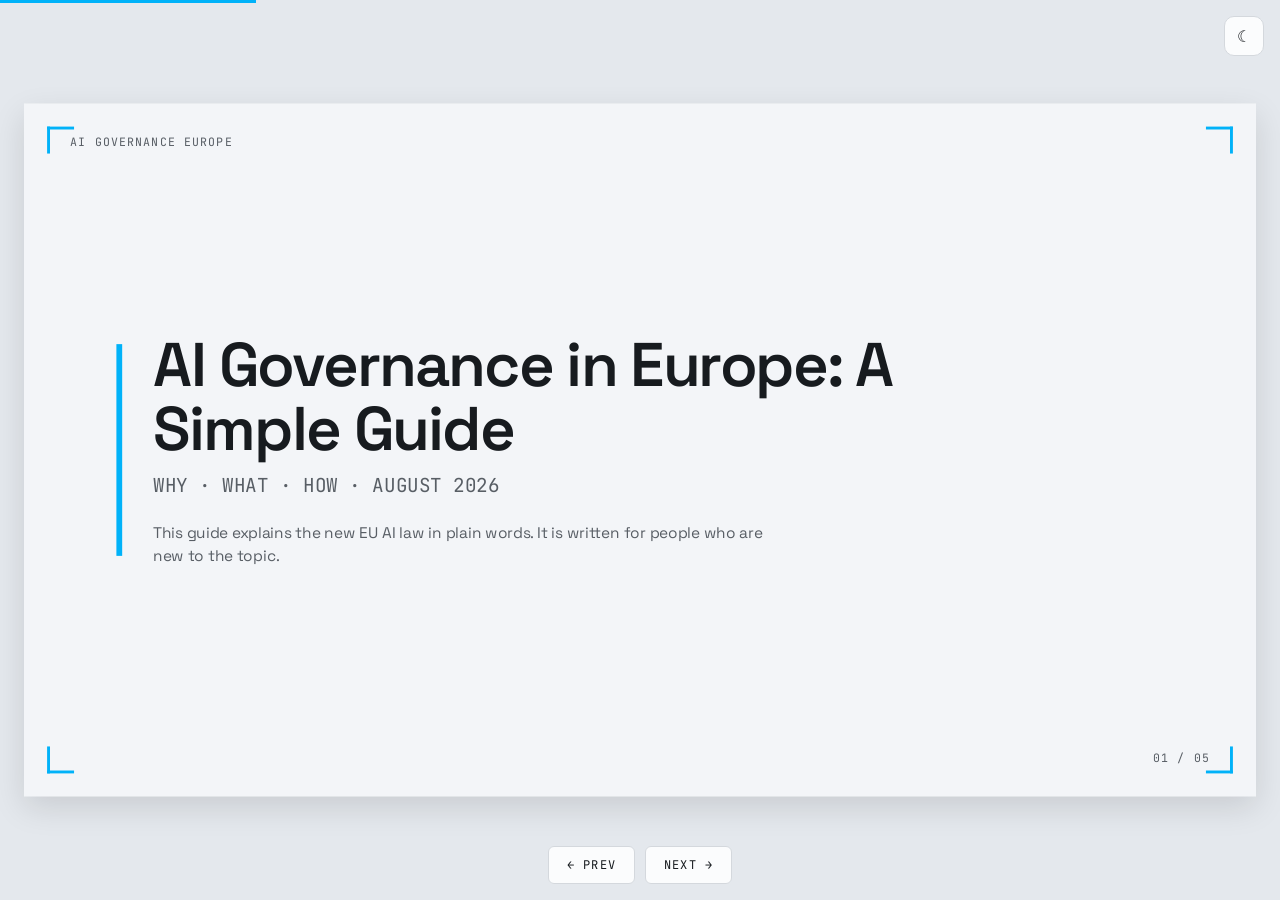
==== commit 6e4621a9: "Add files via upload updated to final version" ====
--- a/ai-governance-europe-deck.html
+++ b/ai-governance-europe-deck.html
@@ -3,321 +3,240 @@
 <head>
 <meta charset="utf-8">
 <meta name="viewport" content="width=device-width, initial-scale=1">
-<title>AI Governance in Europe · 2026</title>
+<title>AI Governance in Europe · A Simple Guide</title>
 <style>
-  :root{
-    --bg:#0f1215;
-    --panel:#171b20;
-    --border:#282e35;
-    --fg:#e8eaed;
-    --muted:#8b939c;
-    --accent:#6fa3d6;
-    --accent2:#5fb3a3;
-    --red:#d9954a;
-    --mono:ui-monospace,SFMono-Regular,Menlo,Consolas,monospace;
-    --sans:-apple-system,BlinkMacSystemFont,"Segoe UI",Helvetica,Arial,sans-serif;
-  }
-  :root[data-theme="light"]{
-    --bg:#f6f7f9;
-    --panel:#ffffff;
-    --border:#d3d8de;
-    --fg:#14181d;
-    --muted:#767d86;
-    --accent:#2f5d8a;
-    --accent2:#2f7d6e;
-    --red:#a86a1b;
-  }
-  *{box-sizing:border-box;margin:0;padding:0}
-  html,body{height:100%;background:var(--bg);color:var(--fg);font-family:var(--sans);overflow:hidden;
-            transition:background .2s,color .2s;-webkit-text-size-adjust:100%}
-  .theme-toggle{position:fixed;top:1rem;right:1rem;z-index:60;background:var(--panel);
-    border:1px solid var(--border);color:var(--fg);width:42px;height:42px;border-radius:11px;
-    cursor:pointer;font-size:1.05rem;display:flex;align-items:center;justify-content:center;line-height:1}
-  .theme-toggle:hover{border-color:var(--accent)}
-  .slide{
-    position:absolute;inset:0;display:none;flex-direction:column;
-    padding:6vh 7vw;justify-content:center;
-  }
-  .slide.active{display:flex;animation:fadein .35s ease}
-  @keyframes fadein{from{opacity:0;transform:translateX(14px)}to{opacity:1;transform:none}}
-  .kicker{font-family:var(--mono);font-size:.85rem;letter-spacing:.22em;text-transform:uppercase;color:var(--accent);margin-bottom:1.2rem}
-  h1{font-size:3.2rem;line-height:1.12;font-weight:700;max-width:22ch}
-  h2{font-size:2.2rem;line-height:1.15;font-weight:700;margin-bottom:2rem;max-width:26ch}
-  h3{font-size:1.05rem;font-weight:600;margin-bottom:.4rem}
-  .sub{color:var(--muted);font-size:1.15rem;margin-top:1.2rem;max-width:60ch}
-  .foot{position:absolute;bottom:5vh;left:7vw;right:7vw;display:flex;justify-content:space-between;font-family:var(--mono);font-size:.78rem;color:var(--muted)}
-  .grid{display:grid;gap:1rem}
-  .g2{grid-template-columns:1fr 1fr}
-  .g3{grid-template-columns:1fr 1fr 1fr}
-  .card{background:var(--panel);border:1px solid var(--border);border-radius:12px;padding:1.3rem 1.4rem}
-  .card p{color:var(--muted);font-size:.95rem;line-height:1.5}
-  .card .big{font-size:1.9rem;font-weight:700;color:var(--accent);font-family:var(--mono);margin-bottom:.3rem}
-  .tag{display:inline-block;font-family:var(--mono);font-size:.72rem;letter-spacing:.12em;padding:.2rem .55rem;border:1px solid var(--border);border-radius:999px;color:var(--muted);margin-bottom:.7rem}
-  .tag.hot{border-color:var(--accent);color:var(--accent)}
-  .tag.warn{border-color:var(--red);color:var(--red)}
-  .tag.ok{border-color:var(--accent2);color:var(--accent2)}
-  ul.clean{list-style:none}
-  ul.clean li{padding:.55rem 0 .55rem 1.6rem;position:relative;color:var(--fg);font-size:1.05rem;line-height:1.5;border-bottom:1px solid var(--border)}
-  ul.clean li:last-child{border-bottom:none}
-  ul.clean li::before{content:"→";position:absolute;left:0;color:var(--accent);font-family:var(--mono)}
-  ul.clean li b{color:var(--fg)}
-  ul.clean li span{color:var(--muted)}
-  .timeline{display:flex;flex-direction:column;gap:0}
-  .trow{display:grid;grid-template-columns:190px 1fr;gap:1.4rem;padding:.85rem 0;border-bottom:1px solid var(--border);align-items:baseline}
-  .trow:last-child{border-bottom:none}
-  .tdate{font-family:var(--mono);font-size:.95rem;color:var(--accent)}
-  .tdate.done{color:var(--muted)}
-  .tdate.now{color:var(--red)}
-  .trow p{color:var(--muted);font-size:.98rem;line-height:1.45}
-  .trow p b{color:var(--fg)}
-  .quote{font-size:1.7rem;line-height:1.45;font-weight:500;max-width:34ch;border-left:3px solid var(--accent);padding-left:1.6rem}
-  .quote .by{display:block;margin-top:1.4rem;font-size:.95rem;font-family:var(--mono);color:var(--muted)}
-  .divnum{font-family:var(--mono);font-size:6rem;color:var(--accent);opacity:.35;line-height:1}
-  table{width:100%;border-collapse:collapse;font-size:.95rem}
-  th{font-family:var(--mono);font-size:.72rem;letter-spacing:.14em;text-transform:uppercase;color:var(--muted);text-align:left;padding:.6rem .8rem;border-bottom:1px solid var(--border)}
-  td{padding:.7rem .8rem;border-bottom:1px solid var(--border);color:var(--muted);line-height:1.4;vertical-align:top}
-  td:first-child{color:var(--fg);font-weight:600;white-space:nowrap}
-  td b{color:var(--accent)}
-  .nav{position:fixed;bottom:4.5vh;right:7vw;display:flex;gap:.5rem;z-index:10}
-  .nav button{background:var(--panel);border:1px solid var(--border);color:var(--fg);width:42px;height:42px;border-radius:10px;font-size:1.1rem;cursor:pointer}
-  .nav button:hover{border-color:var(--accent)}
-  .bar{position:fixed;top:0;left:0;height:3px;background:var(--accent);transition:width .3s;z-index:20}
-  .small{font-size:.85rem;color:var(--muted);margin-top:1.4rem;line-height:1.5}
-  .small a{color:var(--accent2);text-decoration:none}
-  .cols{display:grid;grid-template-columns:1fr 1.4fr;gap:3.5rem;align-items:center}
-  .hl{color:var(--accent)}
-  .num{font-family:var(--mono);color:var(--accent);margin-right:.6rem}
-  @media (max-width:900px){
-    h1{font-size:2.1rem}h2{font-size:1.5rem;margin-bottom:1.3rem}
-    .g2,.g3,.cols{grid-template-columns:1fr}
-    .cols{gap:1.6rem}
-    .slide{padding:4.6rem 6vw 8rem;overflow-y:auto;overscroll-behavior:contain;
-           justify-content:flex-start;-webkit-overflow-scrolling:touch}
-    .kicker{font-size:.72rem;letter-spacing:.16em}
-    .sub{font-size:1rem}
-    .quote{font-size:1.3rem}
-    ul.clean li{font-size:.96rem}
-    /* timeline rows stack */
-    .trow{grid-template-columns:1fr;gap:.25rem}
-    .tdate{font-size:.85rem}
-    /* tables reflow instead of squeezing */
-    table,tbody,tr,td{display:block;width:100%}
-    thead{display:none}
-    tr{border-bottom:1px solid var(--border);padding:.7rem 0}
-    tr:last-child{border-bottom:none}
-    td{border:none;padding:.15rem 0;font-size:.9rem}
-    td:first-child{white-space:normal;color:var(--accent);font-size:.72rem;letter-spacing:.14em;
-                   text-transform:uppercase;margin-bottom:.2rem}
-    td:nth-child(2){color:var(--fg);font-weight:600}
-    .nav{bottom:1.5rem;right:1.2rem}
-    .nav button{width:52px;height:52px;font-size:1.2rem}
-  }
+@import url('https://fonts.googleapis.com/css2?family=JetBrains+Mono:ital,wght@0,300;0,400;0,500;0,700;1,400&family=Space+Grotesk:wght@300;400;500;600;700&display=swap');
+
+:root{
+  --color-bg:oklch(97% 0.004 250);
+  --color-fg:oklch(22% 0.01 250);
+  --color-card:oklch(99% 0.002 250);
+  --color-muted:oklch(93% 0.008 250);
+  --color-muted-fg:oklch(48% 0.014 250);
+  --color-border:oklch(88% 0.008 250);
+  --color-primary:oklch(72% 0.16 235);
+  --color-primary-fg:oklch(18% 0.03 235);
+  --color-secondary:oklch(74% 0.19 48);
+  --color-secondary-fg:oklch(20% 0.04 48);
+  --color-nogo:oklch(68% 0.2 22);
+  --color-nogo-fg:oklch(99% 0 0);
+  --color-success:oklch(70% 0.16 145);
+  --font-display:'Space Grotesk',ui-sans-serif,system-ui,sans-serif;
+  --font-mono:'JetBrains Mono',ui-monospace,'SF Mono',monospace;
+  --tracking-tight:-0.03em; --tracking-normal:0em; --tracking-wide:0.12em; --tracking-wider:0.2em;
+  --text-xs:12px; --text-sm:14px; --text-base:16px; --text-lg:20px;
+  --text-xl:28px; --text-2xl:36px; --text-3xl:48px; --text-4xl:64px; --text-5xl:88px; --text-6xl:120px;
+  --weight-light:300; --weight-regular:400; --weight-medium:500; --weight-semibold:600; --weight-bold:700;
+  --leading-tight:1.05; --leading-snug:1.25; --leading-normal:1.5;
+  --space-1:4px; --space-2:8px; --space-3:12px; --space-4:16px; --space-5:24px;
+  --space-6:32px; --space-7:48px; --space-8:64px; --space-9:96px; --space-10:128px;
+  --radius-sm:6px; --radius-md:10px; --radius-lg:16px; --radius-pill:999px;
+  --border-width:1px;
+  --shadow-sm:0 1px 2px oklch(0% 0 0 / 0.06);
+  --shadow-md:0 4px 16px oklch(0% 0 0 / 0.08);
+  --shadow-lg:0 12px 32px oklch(0% 0 0 / 0.12);
+  --frame-stroke:3px;
+}
+[data-theme="dark"]{
+  --color-bg:oklch(23% 0.012 250);
+  --color-fg:oklch(93% 0.004 250);
+  --color-card:oklch(27% 0.014 250);
+  --color-muted:oklch(27% 0.014 250);
+  --color-muted-fg:oklch(70% 0.012 250);
+  --color-border:oklch(36% 0.012 250);
+  --color-primary:oklch(76% 0.19 235);
+  --color-primary-fg:oklch(14% 0.03 235);
+  --color-secondary:oklch(78% 0.21 48);
+  --color-secondary-fg:oklch(16% 0.04 48);
+  --color-nogo:oklch(74% 0.23 22);
+  --color-nogo-fg:oklch(14% 0 0);
+  --color-success:oklch(72% 0.17 145);
+}
+*{box-sizing:border-box;margin:0;padding:0}
+html,body{height:100%;background:var(--color-muted);font-family:var(--font-display);overflow:hidden}
+body{transition:background .2s}
+
+.chrome{position:fixed;top:16px;right:16px;z-index:60;display:flex;gap:8px}
+.chrome button{width:40px;height:40px;border-radius:var(--radius-md);border:1.5px solid var(--color-border);background:var(--color-card);color:var(--color-fg);cursor:pointer;font-size:1rem;display:flex;align-items:center;justify-content:center}
+.chrome button:hover{border-color:var(--color-secondary);color:var(--color-secondary)}
+.navbar{position:fixed;bottom:16px;left:0;right:0;z-index:60;display:flex;justify-content:center;gap:10px}
+.nav-btn{font-family:var(--font-mono);font-size:12px;text-transform:uppercase;letter-spacing:.1em;padding:10px 18px;border-radius:6px;border:1px solid var(--color-border);background:var(--color-card);color:var(--color-fg);cursor:pointer}
+.nav-btn:hover{border-color:var(--color-secondary);color:var(--color-secondary)}
+.progress{position:fixed;top:0;left:0;height:3px;background:var(--color-primary);z-index:70;transition:width .25s}
+
+.stage-outer{position:fixed;inset:0;display:flex;align-items:center;justify-content:center;overflow:hidden}
+.scale-wrap{transform-origin:center center;width:1280px;height:720px;position:relative}
+
+.slide{position:absolute;inset:0;display:none}
+.slide.active{display:block}
+.frame{position:relative;width:1280px;height:720px;background:var(--color-bg);overflow:hidden;box-sizing:border-box;box-shadow:var(--shadow-lg)}
+.bracket{position:absolute;width:28px;height:28px;border-color:var(--color-primary);border-style:solid;border-width:0}
+.bracket.tl{top:24px;left:24px;border-top-width:var(--frame-stroke);border-left-width:var(--frame-stroke)}
+.bracket.tr{top:24px;right:24px;border-top-width:var(--frame-stroke);border-right-width:var(--frame-stroke)}
+.bracket.bl{bottom:24px;left:24px;border-bottom-width:var(--frame-stroke);border-left-width:var(--frame-stroke)}
+.bracket.br{bottom:24px;right:24px;border-bottom-width:var(--frame-stroke);border-right-width:var(--frame-stroke)}
+.wordmark{position:absolute;top:32px;left:48px;font-family:var(--font-mono);font-size:var(--text-xs);letter-spacing:var(--tracking-wide);text-transform:uppercase;color:var(--color-muted-fg)}
+.pagenum{position:absolute;bottom:32px;right:48px;font-family:var(--font-mono);font-size:var(--text-xs);letter-spacing:var(--tracking-wide);color:var(--color-muted-fg)}
+.content{position:absolute;inset:0;padding:88px 96px;display:flex;flex-direction:column;box-sizing:border-box}
+
+.eyebrow-bar{height:10px;width:120px;background:var(--color-secondary);margin-bottom:var(--space-5)}
+.eyebrow{font-family:var(--font-mono);font-size:var(--text-sm);text-transform:uppercase;letter-spacing:var(--tracking-wide);color:var(--color-secondary);margin-bottom:var(--space-3)}
+h1.title{font-family:var(--font-display);font-weight:var(--weight-semibold);font-size:var(--text-4xl);letter-spacing:var(--tracking-tight);color:var(--color-fg);line-height:var(--leading-tight)}
+h2.title{font-family:var(--font-display);font-weight:var(--weight-semibold);font-size:var(--text-2xl);letter-spacing:var(--tracking-tight);color:var(--color-fg);margin-bottom:var(--space-6)}
+.mono-sub{font-family:var(--font-mono);font-size:var(--text-lg);color:var(--color-muted-fg)}
+.body-copy{font-family:var(--font-display);font-size:var(--text-base);color:var(--color-muted-fg);line-height:var(--leading-normal)}
+
+.pill{display:inline-flex;align-items:center;padding:4px 12px;border-radius:var(--radius-pill);font-family:var(--font-mono);font-size:var(--text-xs);font-weight:var(--weight-medium);text-transform:uppercase;letter-spacing:var(--tracking-wide);margin-bottom:10px}
+.pill.primary{background:var(--color-primary);color:var(--color-primary-fg)}
+.pill.secondary{background:var(--color-secondary);color:var(--color-secondary-fg)}
+.pill.nogo{background:var(--color-nogo);color:var(--color-nogo-fg)}
+.pill.neutral{background:transparent;color:var(--color-muted-fg);border:var(--border-width) solid var(--color-border)}
+
+.card{background:var(--color-card);border:var(--border-width) solid var(--color-border);border-radius:var(--radius-md);box-shadow:var(--shadow-sm);padding:var(--space-5)}
+.card h3{font-family:var(--font-display);font-weight:var(--weight-semibold);font-size:var(--text-base);margin-bottom:var(--space-2);color:var(--color-fg)}
+.card p{font-family:var(--font-display);font-size:13px;color:var(--color-muted-fg);line-height:1.5}
+.card .big{font-family:var(--font-mono);font-size:var(--text-2xl);font-weight:var(--weight-medium);color:var(--color-primary);margin-bottom:6px}
+
+.grid{display:grid;gap:var(--space-5)}
+.g2{grid-template-columns:1fr 1fr}
+.g3{grid-template-columns:1fr 1fr 1fr}
+.g4{grid-template-columns:repeat(4,1fr)}
+
+.olist{list-style:none;display:flex;flex-direction:column;gap:var(--space-3)}
+.olist li{display:flex;gap:var(--space-4);align-items:baseline;border-bottom:var(--border-width) solid var(--color-border);padding-bottom:var(--space-3)}
+.olist li:last-child{border-bottom:none}
+.olist .n{font-family:var(--font-mono);color:var(--color-primary);font-size:var(--text-base);font-weight:var(--weight-medium);min-width:26px}
+.olist b{font-family:var(--font-display);font-weight:var(--weight-semibold);color:var(--color-fg)}
+.olist span{font-family:var(--font-display);color:var(--color-muted-fg);font-size:13.5px}
+
+.nogo-quote{border-left:var(--frame-stroke) solid var(--color-nogo);padding-left:var(--space-4);font-family:var(--font-display);font-size:var(--text-base);color:var(--color-fg);line-height:var(--leading-normal)}
+.nogo-quote b{font-weight:var(--weight-bold);color:var(--color-nogo)}
+
+table.dt{width:100%;border-collapse:collapse;background:var(--color-card);border-radius:var(--radius-md);overflow:hidden;box-shadow:var(--shadow-sm)}
+table.dt th{padding:10px 14px;font-family:var(--font-mono);font-size:11px;border-bottom:var(--border-width) solid var(--color-border);text-align:left;background:var(--color-muted);color:var(--color-muted-fg);text-transform:uppercase;letter-spacing:var(--tracking-wide)}
+table.dt td{padding:11px 14px;font-family:var(--font-mono);font-size:12px;border-bottom:var(--border-width) solid var(--color-border);text-align:left;color:var(--color-fg);line-height:1.4}
+table.dt td:first-child{color:var(--color-primary);font-weight:var(--weight-medium);white-space:nowrap}
+table.dt td b{color:var(--color-secondary)}
+table.dt tr:last-child td{border-bottom:none}
+
+.section-num{font-family:var(--font-mono);font-size:var(--text-6xl);font-weight:var(--weight-medium);color:var(--color-primary)}
+.closing-heading{font-family:var(--font-display);font-weight:var(--weight-semibold);font-size:var(--text-4xl);letter-spacing:var(--tracking-tight);color:var(--color-fg)}
+.cover-bar{width:6px;background:var(--color-primary);margin-right:var(--space-6)}
+.small-note{font-family:var(--font-mono);font-size:12px;color:var(--color-muted-fg);margin-top:var(--space-4);line-height:1.6}
+
+@media(max-width:760px){
+  .navbar{bottom:8px} .nav-btn{padding:8px 14px;font-size:11px}
+  .chrome{top:8px;right:8px} .chrome button{width:36px;height:36px}
+}
 </style>
 </head>
 <body>
 
-<div class="bar" id="bar"></div>
-
-<!-- 1 · Title -->
-<section class="slide active">
-  <div class="kicker">AI Governance · Europe · August 2026</div>
-  <h1>How to Govern AI in a European Company, <span class="hl">Right Now</span></h1>
-  <p class="sub">Best practices and legal obligations under the EU AI Act, the Digital Omnibus, and the adjacent EU digital rulebook.</p>
-</section>
-
-<!-- 2 · Why now -->
-<section class="slide">
-  <div class="kicker">01 · Why now</div>
-  <h2>August 2026 is not a drill</h2>
-  <div class="grid g3">
-    <div class="card"><span class="tag warn">Live</span><div class="big">2 Aug 2026</div><p>The AI Act's general applicability date. Article 50 transparency duties apply, and the Commission's enforcement powers over general-purpose AI (GPAI) providers activate.</p></div>
-    <div class="card"><span class="tag warn">Fines</span><div class="big">€35M / 7%</div><p>Maximum penalty for prohibited AI practices, banned since Feb 2025. Other violations: up to €15M or 3% of global turnover.</p></div>
-    <div class="card"><span class="tag ok">Relief</span><div class="big">Dec 2027</div><p>The Digital Omnibus deferred most high-risk obligations from Aug 2026 to 2 Dec 2027 (Annex III) and 2 Aug 2028 (Annex I products). Breathing room, not a pardon.</p></div>
+<div class="progress" id="bar"></div>
+
+<div class="stage-outer" id="stageOuter">
+  <div class="scale-wrap" id="scaleWrap">
+
+    <!-- 1 COVER -->
+    <section class="slide active">
+      <div class="frame">
+        <span class="bracket tl"></span><span class="bracket tr"></span><span class="bracket bl"></span><span class="bracket br"></span>
+        <div class="wordmark">AI Governance Europe</div><div class="pagenum">01 / 05</div>
+        <div class="content" style="justify-content:center">
+          <div style="display:flex;height:100%;align-items:center">
+            <div class="cover-bar" style="height:220px"></div>
+            <div style="display:flex;flex-direction:column;gap:var(--space-3);max-width:840px">
+              <h1 class="title" style="font-size:var(--text-4xl)">AI Governance in Europe: A Simple Guide</h1>
+              <div class="mono-sub">WHY · WHAT · HOW · AUGUST 2026</div>
+              <p class="body-copy" style="margin-top:var(--space-3);max-width:640px">This guide explains the new EU AI law in plain words. It is written for people who are new to the topic.</p>
+            </div>
+          </div>
+        </div>
+      </div>
+    </section>
+
+    <!-- 2 WHY -->
+    <section class="slide">
+      <div class="frame">
+        <span class="bracket tl"></span><span class="bracket tr"></span><span class="bracket bl"></span><span class="bracket br"></span>
+        <div class="wordmark">AI Governance Europe</div><div class="pagenum">02 / 05</div>
+        <div class="content">
+          <div class="eyebrow-bar"></div><div class="eyebrow">01 · WHY</div>
+          <h2 class="title">Why this law matters to you</h2>
+          <div class="grid g3" style="margin-bottom:var(--space-5)">
+            <div class="card"><span class="pill primary">New law</span><div class="big">The AI Act</div><p>The European Union has a new law for AI. The short name is the AI Act. Parts of the law are active now. More parts start later.</p></div>
+            <div class="card"><span class="pill nogo">Risk</span><div class="big">Up to €35M</div><p>If your company breaks the law, you can pay a large fine. The fine can reach €35 million. It can also reach 7% of your global revenue.</p></div>
+            <div class="card"><span class="pill secondary">Benefit</span><div class="big">Speed, with safety</div><p>Good AI governance is not only a rule to follow. It helps your teams use AI faster. It also lowers your risk.</p></div>
+          </div>
+          <p class="body-copy">This guide gives you the facts you need now. You do not need a legal background to use it.</p>
+        </div>
+      </div>
+    </section>
+
+    <!-- 3 WHAT -->
+    <section class="slide">
+      <div class="frame">
+        <span class="bracket tl"></span><span class="bracket tr"></span><span class="bracket bl"></span><span class="bracket br"></span>
+        <div class="wordmark">AI Governance Europe</div><div class="pagenum">03 / 05</div>
+        <div class="content">
+          <div class="eyebrow-bar"></div><div class="eyebrow">02 · WHAT</div>
+          <h2 class="title">What the AI Act says</h2>
+          <p class="body-copy" style="margin:-8px 0 var(--space-4)">The AI Act sorts every AI system into one of four risk levels. Each level has different rules.</p>
+          <table class="dt">
+            <tr><th>Risk level</th><th>Example</th><th>Rule</th></tr>
+            <tr><td>Banned</td><td>Social scoring, hidden manipulation</td><td><b>Forbidden now</b>, since February 2025.</td></tr>
+            <tr><td>High risk</td><td>Hiring tools, credit checks, exam grading</td><td>Strict rules. They start in <b>December 2027</b> and <b>August 2028</b>.</td></tr>
+            <tr><td>Limited risk</td><td>Chatbots, AI images, deepfakes</td><td>You must label the content as AI. <b>Live now.</b></td></tr>
+            <tr><td>Minimal risk</td><td>Spam filters, spell checkers</td><td>The AI Act sets no extra rules here.</td></tr>
+          </table>
+          <p class="small-note">Key dates: 2024, the law starts. 2025, bans and staff-training duties start. 2026, labelling rules start. 2027 and 2028, high-risk rules start.</p>
+        </div>
+      </div>
+    </section>
+
+    <!-- 4 HOW -->
+    <section class="slide">
+      <div class="frame">
+        <span class="bracket tl"></span><span class="bracket tr"></span><span class="bracket bl"></span><span class="bracket br"></span>
+        <div class="wordmark">AI Governance Europe</div><div class="pagenum">04 / 05</div>
+        <div class="content">
+          <div class="eyebrow-bar"></div><div class="eyebrow">03 · HOW</div>
+          <h2 class="title">How to follow the law: five steps</h2>
+          <ul class="olist" style="flex:1;justify-content:center">
+            <li><span class="n">1</span><div><b>List your AI systems</b><br><span>Write down every tool that uses AI. Include tools your teams already use today.</span></div></li>
+            <li><span class="n">2</span><div><b>Sort each system</b><br><span>Give each system a risk level from the table on the previous page.</span></div></li>
+            <li><span class="n">3</span><div><b>Write one AI policy</b><br><span>Keep it short. State what staff can do, and what they cannot do.</span></div></li>
+            <li><span class="n">4</span><div><b>Train your staff</b><br><span>The law requires this. Training also lowers your risk, because trained staff catch mistakes early.</span></div></li>
+            <li><span class="n">5</span><div><b>Review often</b><br><span>Check each system again when you change the tool, the data, or the users.</span></div></li>
+          </ul>
+        </div>
+      </div>
+    </section>
+
+    <!-- 5 CLOSING -->
+    <section class="slide">
+      <div class="frame">
+        <span class="bracket tl"></span><span class="bracket tr"></span><span class="bracket bl"></span><span class="bracket br"></span>
+        <div class="wordmark">AI Governance Europe</div><div class="pagenum">05 / 05</div>
+        <div class="content" style="align-items:center;justify-content:center;text-align:center;gap:var(--space-4)">
+          <div class="closing-heading">Questions?</div>
+          <div class="mono-sub">Let's talk about your next step.</div>
+          <p class="small-note" style="max-width:700px">Source: the EU AI Act and the 2026 Digital Omnibus. Prepared August 2026. This guide is not legal advice. Check the dates before you rely on them.</p>
+        </div>
+      </div>
+    </section>
+
   </div>
-  <p class="sub">Everything else (GDPR, DORA, NIS2, the Data Act) still applies to your AI systems on top.</p>
-</section>
-
-<!-- 3 · Timeline -->
-<section class="slide">
-  <div class="kicker">01 · The legal landscape</div>
-  <h2>EU AI Act: where we are on the timeline</h2>
-  <div class="timeline">
-    <div class="trow"><span class="tdate done">1 Aug 2024</span><p><b>Entry into force.</b> The clock starts.</p></div>
-    <div class="trow"><span class="tdate done">2 Feb 2025</span><p><b>Prohibitions + AI literacy (Art. 4).</b> Social scoring, manipulative AI, most real-time biometric ID banned. Staff must be adequately AI-literate.</p></div>
-    <div class="trow"><span class="tdate done">2 Aug 2025</span><p><b>GPAI obligations + governance.</b> Model providers owe documentation, copyright policy, training-data summaries. National authorities designated.</p></div>
-    <div class="trow"><span class="tdate now">2 Aug 2026</span><p><b>General applicability.</b> Transparency (Art. 50): disclose chatbots, label AI-generated content and deepfakes. GPAI enforcement powers and fines go live.</p></div>
-    <div class="trow"><span class="tdate">2 Dec 2027</span><p><b>High-risk, Annex III</b> (HR, credit, education, critical infrastructure…), deferred by the Digital Omnibus from Aug 2026.</p></div>
-    <div class="trow"><span class="tdate">2 Aug 2028</span><p><b>High-risk, Annex I</b>: AI embedded in regulated products (medical devices, machinery, vehicles).</p></div>
-  </div>
-</section>
-
-<!-- 4 · Risk tiers -->
-<section class="slide">
-  <div class="kicker">01 · The legal landscape</div>
-  <h2>One law, four risk tiers: know where each system sits</h2>
-  <table>
-    <tr><th>Tier</th><th>Examples</th><th>What the law demands</th></tr>
-    <tr><td>Prohibited</td><td>Social scoring, emotion recognition at work/school, manipulative techniques</td><td><b>Banned since Feb 2025.</b> €35M / 7% turnover exposure.</td></tr>
-    <tr><td>High-risk</td><td>CV screening, credit scoring, exam grading, safety components</td><td>Risk management, data governance, logging, human oversight, conformity assessment, <b>by Dec 2027 / Aug 2028</b>.</td></tr>
-    <tr><td>Limited risk</td><td>Chatbots, generated images/audio, deepfakes</td><td>Transparency: tell people it's AI, mark synthetic content, <b>live now</b>.</td></tr>
-    <tr><td>Minimal risk</td><td>Spam filters, recommender internals, coding assistants</td><td>No AI Act duties, but GDPR, IP and sector rules still apply.</td></tr>
-  </table>
-  <p class="small">Most companies are <b>deployers</b>, not providers, so lighter duties, but fine-tuning or white-labelling a model can flip you into the provider role.</p>
-</section>
-
-<!-- 5 · Omnibus -->
-<section class="slide">
-  <div class="kicker">01 · The legal landscape</div>
-  <h2>What the 2026 Digital Omnibus actually changed</h2>
-  <ul class="clean">
-    <li><b>High-risk deadlines deferred</b>: <span>Annex III to 2 Dec 2027; Annex I products to 2 Aug 2028. Approved by Parliament (16 June) and Council (29 June 2026).</span></li>
-    <li><b>SME &amp; small mid-cap relief</b>: <span>simplified procedures and lower fines for companies under ~750 employees / €150M turnover.</span></li>
-    <li><b>GDPR opening for bias testing</b>: <span>special-category data may be processed to detect and correct bias, under strict necessity, pseudonymisation and deletion safeguards.</span></li>
-    <li><b>Simplification, not deregulation</b>: <span>prohibitions, transparency and GPAI enforcement were not delayed. Plan against the new dates; don't bet on further slippage.</span></li>
-  </ul>
-</section>
-
-<!-- 6 · Adjacent laws -->
-<section class="slide">
-  <div class="kicker">01 · The legal landscape</div>
-  <h2>The AI Act is one layer: the stack is bigger</h2>
-  <div class="grid g2">
-    <div class="card"><h3>GDPR</h3><p>Legal basis for training and inference data, DPIAs for high-risk processing, automated-decision rights (Art. 22). Your AI governance must be joined to your privacy programme, not parallel to it.</p></div>
-    <div class="card"><h3>DORA &amp; NIS2</h3><p>Financial entities and essential services must fold AI vendors into ICT third-party risk management and incident reporting. An LLM API is a critical ICT service.</p></div>
-    <div class="card"><h3>Data Act &amp; Data Governance Act</h3><p>Access, sharing and switching rules for the data that feeds your models.</p></div>
-    <div class="card"><h3>Copyright &amp; DSA</h3><p>TDM opt-outs constrain training data; platforms face systemic-risk duties for AI-driven features.</p></div>
-  </div>
-</section>
-
-<!-- 7 · Divider -->
-<section class="slide">
-  <div class="divnum">02</div>
-  <h1>Best Practices</h1>
-  <p class="sub">What good AI governance looks like operationally, regardless of where the deadlines land.</p>
-</section>
-
-<!-- 8 · Frameworks -->
-<section class="slide">
-  <div class="kicker">02 · Best practices</div>
-  <h2>Don't invent a framework: compose one</h2>
-  <table>
-    <tr><th>Framework</th><th>Role</th><th>Nature</th></tr>
-    <tr><td>EU AI Act</td><td>The legal floor for any EU market exposure</td><td>Binding law, financial penalties</td></tr>
-    <tr><td>ISO/IEC 42001</td><td>Certifiable AI management system (AIMS) that proves governance to customers and auditors</td><td>Voluntary, certifiable</td></tr>
-    <tr><td>NIST AI RMF</td><td>Operational risk vocabulary: Govern · Map · Measure · Manage</td><td>Voluntary guidance</td></tr>
-    <tr><td>OECD principles</td><td>Ethical baseline referenced by regulators</td><td>Principles</td></tr>
-  </table>
-  <p class="small">The common 2026 pattern: one <b>cross-framework register</b> per AI system, mapping each control once to AI Act articles, ISO 42001 clauses and NIST functions, instead of three parallel compliance programmes.</p>
-</section>
-
-<!-- 9 · Operating model -->
-<section class="slide">
-  <div class="kicker">02 · Best practices</div>
-  <h2>Operating model: central rules, federated ownership</h2>
-  <div class="grid g3">
-    <div class="card"><span class="tag hot">Decide</span><h3>AI Governance Board</h3><p>Cross-functional (legal, security, data, business, ethics). Owns policy, risk appetite and the exception process. Small, mandated, decision-only meetings.</p></div>
-    <div class="card"><span class="tag hot">Enable</span><h3>Platform / CoE</h3><p>Turns policy into paved roads: approved model catalogue, templates pre-wired with logging, guardrails and cost controls. Supplies; doesn't gatekeep.</p></div>
-    <div class="card"><span class="tag hot">Own</span><h3>Product teams</h3><p>Accountable for each use case: purpose, risk classification, budget, human oversight. Your system, your risk, your name in the register.</p></div>
-  </div>
-  <p class="sub">The anti-pattern: a central committee approving every use case. It becomes the bottleneck, and shadow AI routes around it.</p>
-</section>
-
-<!-- 10 · Inventory -->
-<section class="slide">
-  <div class="kicker">02 · Best practices</div>
-  <h2>The AI register is the spine of everything</h2>
-  <div class="cols">
-    <div>
-      <p class="quote">You cannot classify, monitor or defend a system you don't know you're running.</p>
-    </div>
-    <div>
-      <ul class="clean">
-        <li><b>Inventory every AI system</b>: <span>including SaaS embedded AI, browser copilots and that "experiment" finance runs on a personal API key.</span></li>
-        <li><b>Record per system:</b> <span>purpose, owner, risk tier, legal basis, data used, model/provider, human-oversight design, budget.</span></li>
-        <li><b>Gate at intake</b>: <span>no register entry, no deployment, no spend. Wire the register into procurement and the cloud vending process.</span></li>
-        <li><b>Review on change</b>: <span>model swap, new data, new audience → re-classify.</span></li>
-      </ul>
-    </div>
-  </div>
-</section>
-
-<!-- 11 · Lifecycle -->
-<section class="slide">
-  <div class="kicker">02 · Best practices</div>
-  <h2>Shift governance left: into design, not after deployment</h2>
-  <ul class="clean">
-    <li><span class="num">01</span><b>Intake &amp; classification</b>: <span>risk-tier and DPIA screening at the idea stage, in the same form that requests budget.</span></li>
-    <li><span class="num">02</span><b>Design controls</b>: <span>data governance, bias testing (now GDPR-permitted under safeguards), human-in-the-loop points, red-team plan.</span></li>
-    <li><span class="num">03</span><b>Pre-launch gate</b>: <span>transparency notices, content labelling, logging switched on, fallback path defined.</span></li>
-    <li><span class="num">04</span><b>Run</b>: <span>monitor drift, incidents, cost per outcome; feed serious incidents into your reporting duties.</span></li>
-    <li><span class="num">05</span><b>Retire</b>: <span>decommission dates by default, especially sandboxes and agent experiments.</span></li>
-  </ul>
-</section>
-
-<!-- 12 · Literacy -->
-<section class="slide">
-  <div class="kicker">02 · Best practices</div>
-  <h2>AI literacy is a legal duty and your cheapest control</h2>
-  <div class="grid g2">
-    <div class="card"><h3>What Article 4 requires</h3><p>Since Feb 2025, providers and deployers must ensure staff operating AI have a sufficient level of AI literacy, proportionate to context and the people affected.</p></div>
-    <div class="card"><h3>What good looks like</h3><p>Role-based training: builders get evaluation and red-teaming; users get prompts, limits and escalation; leadership gets risk and accountability. Track completion, it's evidence.</p></div>
-  </div>
-  <p class="sub">Trained people are also the control that catches what tooling misses: hallucinated citations, leaked data in prompts, quiet scope creep from assistant to decision-maker.</p>
-</section>
-
-<!-- 13 · Divider -->
-<section class="slide">
-  <div class="divnum">03</div>
-  <h1>The 90-Day Plan</h1>
-  <p class="sub">A realistic sequence for a company starting (or restarting) today.</p>
-</section>
-
-<!-- 14 · Plan -->
-<section class="slide">
-  <div class="kicker">03 · The plan</div>
-  <h2>First 90 days</h2>
-  <div class="grid g3">
-    <div class="card"><span class="tag">Days 1–30</span><h3>See</h3><p>Stand up the governance board. Build the AI register from cloud bills, SSO logs and a team survey. Screen for prohibited practices and unlabelled chatbots/content: those are live exposures.</p></div>
-    <div class="card"><span class="tag">Days 31–60</span><h3>Sort</h3><p>Risk-classify everything found. Fix Article 50 transparency gaps. Map which systems will be high-risk in Dec 2027 and open a workplan per system. Launch role-based AI literacy training.</p></div>
-    <div class="card"><span class="tag">Days 61–90</span><h3>Systematise</h3><p>Wire the register into intake and procurement. Publish the approved-model catalogue and paved-road templates. Choose the framework spine (ISO 42001 as target, NIST as method) and baseline against it.</p></div>
-  </div>
-  <p class="sub">Then: quarterly board reviews, an annual conformity dry-run for future high-risk systems, and continuous monitoring as business-as-usual.</p>
-</section>
-
-<!-- 15 · Takeaways -->
-<section class="slide">
-  <div class="kicker">04 · Takeaways</div>
-  <h2>Five things to remember</h2>
-  <ul class="clean">
-    <li><span class="num">1</span><b>Transparency and GPAI enforcement are live now</b>: <span>the Omnibus delayed high-risk duties, nothing else.</span></li>
-    <li><span class="num">2</span><b>Deadlines moved; the direction didn't</b>: <span>use Dec 2027 to build properly, not to wait.</span></li>
-    <li><span class="num">3</span><b>The register is the spine</b>: <span>inventory first, everything else attaches to it.</span></li>
-    <li><span class="num">4</span><b>Central rules, federated ownership</b>: <span>paved roads beat approval committees.</span></li>
-    <li><span class="num">5</span><b>Compose frameworks</b>: <span>AI Act as floor, ISO 42001 as system, NIST as method: one control set, mapped three ways.</span></li>
-  </ul>
-</section>
-
-<!-- 16 · Q&A -->
-<section class="slide">
-  <div class="divnum">05</div>
-  <h1>Q&amp;A</h1>
-  <p class="sub">Discussion.</p>
-  <p class="small">Key sources: EU AI Act implementation timeline (artificialintelligenceact.eu · ai-act-service-desk.ec.europa.eu) · Digital Omnibus agreement, June 2026 (Gibson Dunn, Orrick, DLA Piper analyses) · ISO/IEC 42001 · NIST AI RMF. Prepared August 2026. Verify dates before relying on them; this deck is not legal advice.</p>
-</section>
-
-<div class="nav">
-  <button id="prev" aria-label="Previous slide">←</button>
-  <button id="next" aria-label="Next slide">→</button>
 </div>
-<div class="foot"><span>AI Governance in Europe · 2026</span><span id="counter"></span></div>
-<button class="theme-toggle" id="themeToggle" type="button" aria-label="Switch colour theme"></button>
+
+<div class="chrome"><button id="themeToggle" type="button" aria-label="Switch colour theme"></button></div>
+<div class="navbar"><button class="nav-btn" id="prev">← PREV</button><button class="nav-btn" id="next">NEXT →</button></div>
 
 <script>
-  /* theme: dark by default, respects saved choice */
   (function(){
     var r=document.documentElement,k='theme',sv=null;
     try{sv=localStorage.getItem(k)}catch(e){}
-    r.setAttribute('data-theme', sv || 'dark');
+    r.setAttribute('data-theme', sv || (matchMedia('(prefers-color-scheme: dark)').matches?'dark':'light'));
     var b=document.getElementById('themeToggle');
     function paint(){b.textContent=r.getAttribute('data-theme')==='dark'?'☀':'☾';}
     paint();
@@ -329,26 +248,12 @@
     });
   })();
 
-  /* navigation */
-  const slides=[...document.querySelectorAll('.slide')];
-  let i=0;
-  const bar=document.getElementById('bar'),counter=document.getElementById('counter');
-  function show(n){
-    i=Math.max(0,Math.min(slides.length-1,n));
-    slides.forEach((s,k)=>s.classList.toggle('active',k===i));
-    bar.style.width=((i+1)/slides.length*100)+'%';
-    counter.textContent=(i+1).toString().padStart(2,'0')+' / '+slides.length;
-    slides[i].scrollTop=0;
-  }
+  const s=[...document.querySelectorAll('.slide')];let i=0;
+  const bar=document.getElementById('bar');
+  function show(n){i=Math.max(0,Math.min(s.length-1,n));s.forEach((x,k)=>x.classList.toggle('active',k===i));bar.style.width=((i+1)/s.length*100)+'%';}
   document.getElementById('next').onclick=()=>show(i+1);
   document.getElementById('prev').onclick=()=>show(i-1);
-  addEventListener('keydown',e=>{
-    if(['ArrowRight','PageDown',' '].includes(e.key))show(i+1);
-    if(['ArrowLeft','PageUp'].includes(e.key))show(i-1);
-    if(e.key==='Home')show(0);
-    if(e.key==='End')show(slides.length-1);
-  });
-  /* swipe: only when clearly horizontal, so vertical scrolling still works */
+  addEventListener('keydown',e=>{if(['ArrowRight','PageDown',' '].includes(e.key))show(i+1);if(['ArrowLeft','PageUp'].includes(e.key))show(i-1);if(e.key==='Home')show(0);if(e.key==='End')show(s.length-1);});
   let tx=0,ty=0;
   addEventListener('touchstart',e=>{tx=e.touches[0].clientX;ty=e.touches[0].clientY;},{passive:true});
   addEventListener('touchend',e=>{
@@ -357,6 +262,14 @@
     show(dx<0?i+1:i-1);
   },{passive:true});
   show(0);
+
+  function fit(){
+    const pad=24;
+    const availW=window.innerWidth-pad*2, availH=window.innerHeight-pad*2-64;
+    const scale=Math.min(availW/1280, availH/720, 1.4);
+    document.getElementById('scaleWrap').style.transform='scale('+scale+')';
+  }
+  addEventListener('resize',fit); addEventListener('orientationchange',fit); fit();
 </script>
 </body>
 </html>
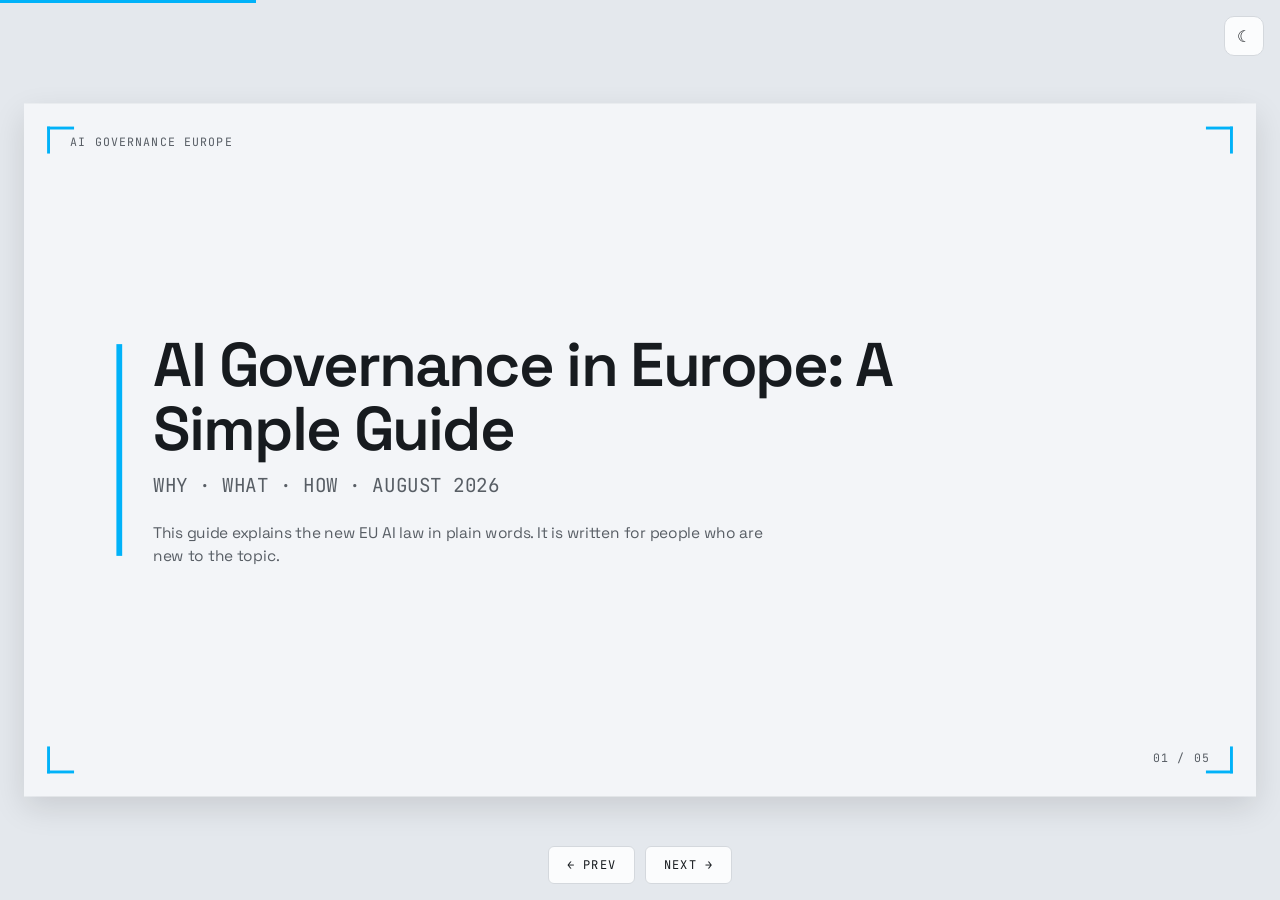
==== commit a319a2d4: "Add files via upload mobile friendly" ====
--- a/ai-governance-europe-deck.html
+++ b/ai-governance-europe-deck.html
@@ -125,8 +125,34 @@
 .small-note{font-family:var(--font-mono);font-size:12px;color:var(--color-muted-fg);margin-top:var(--space-4);line-height:1.6}
 
 @media(max-width:760px){
-  .navbar{bottom:8px} .nav-btn{padding:8px 14px;font-size:11px}
+  :root{
+    --text-xs:11px; --text-sm:12px; --text-base:14px; --text-lg:16px;
+    --text-xl:20px; --text-2xl:22px; --text-3xl:26px; --text-4xl:30px; --text-5xl:38px; --text-6xl:52px;
+    --space-5:16px; --space-6:20px; --space-7:24px; --space-8:28px; --space-9:32px; --space-10:40px;
+  }
+  html,body{height:auto!important;overflow:visible!important}
+  .progress,.navbar{display:none!important}
   .chrome{top:8px;right:8px} .chrome button{width:36px;height:36px}
+
+  .stage-outer{position:static;display:block;overflow:visible;padding:0}
+  .scale-wrap{transform:none!important;width:100%!important;height:auto!important;position:static}
+  .slide{position:static!important;display:block!important;inset:auto}
+  .frame{position:relative;width:100%!important;height:auto!important;min-height:0;box-shadow:none;
+    border-bottom:1px solid var(--color-border)}
+  .slide:last-child .frame{border-bottom:none}
+  .bracket{display:none!important}
+  .wordmark{position:static;padding:18px 20px 0;text-align:left}
+  .pagenum{position:static;padding:4px 20px 0;text-align:left;opacity:.6}
+  .content{position:static!important;padding:16px 20px 32px!important;height:auto!important;overflow:visible}
+  .content>div[style*="display:flex"]{flex-direction:column;align-items:flex-start!important;gap:12px}
+  .cover-bar{display:none!important}
+  .grid{grid-template-columns:1fr!important}
+  table.dt th{font-size:9px!important;padding:8px!important}
+  table.dt td{font-size:10px!important;padding:8px!important}
+  h1.title{font-size:var(--text-3xl)!important}
+  h2.title{font-size:var(--text-2xl)!important}
+  .section-num{font-size:var(--text-5xl)!important}
+  .closing-heading{font-size:var(--text-3xl)!important}
 }
 </style>
 </head>
